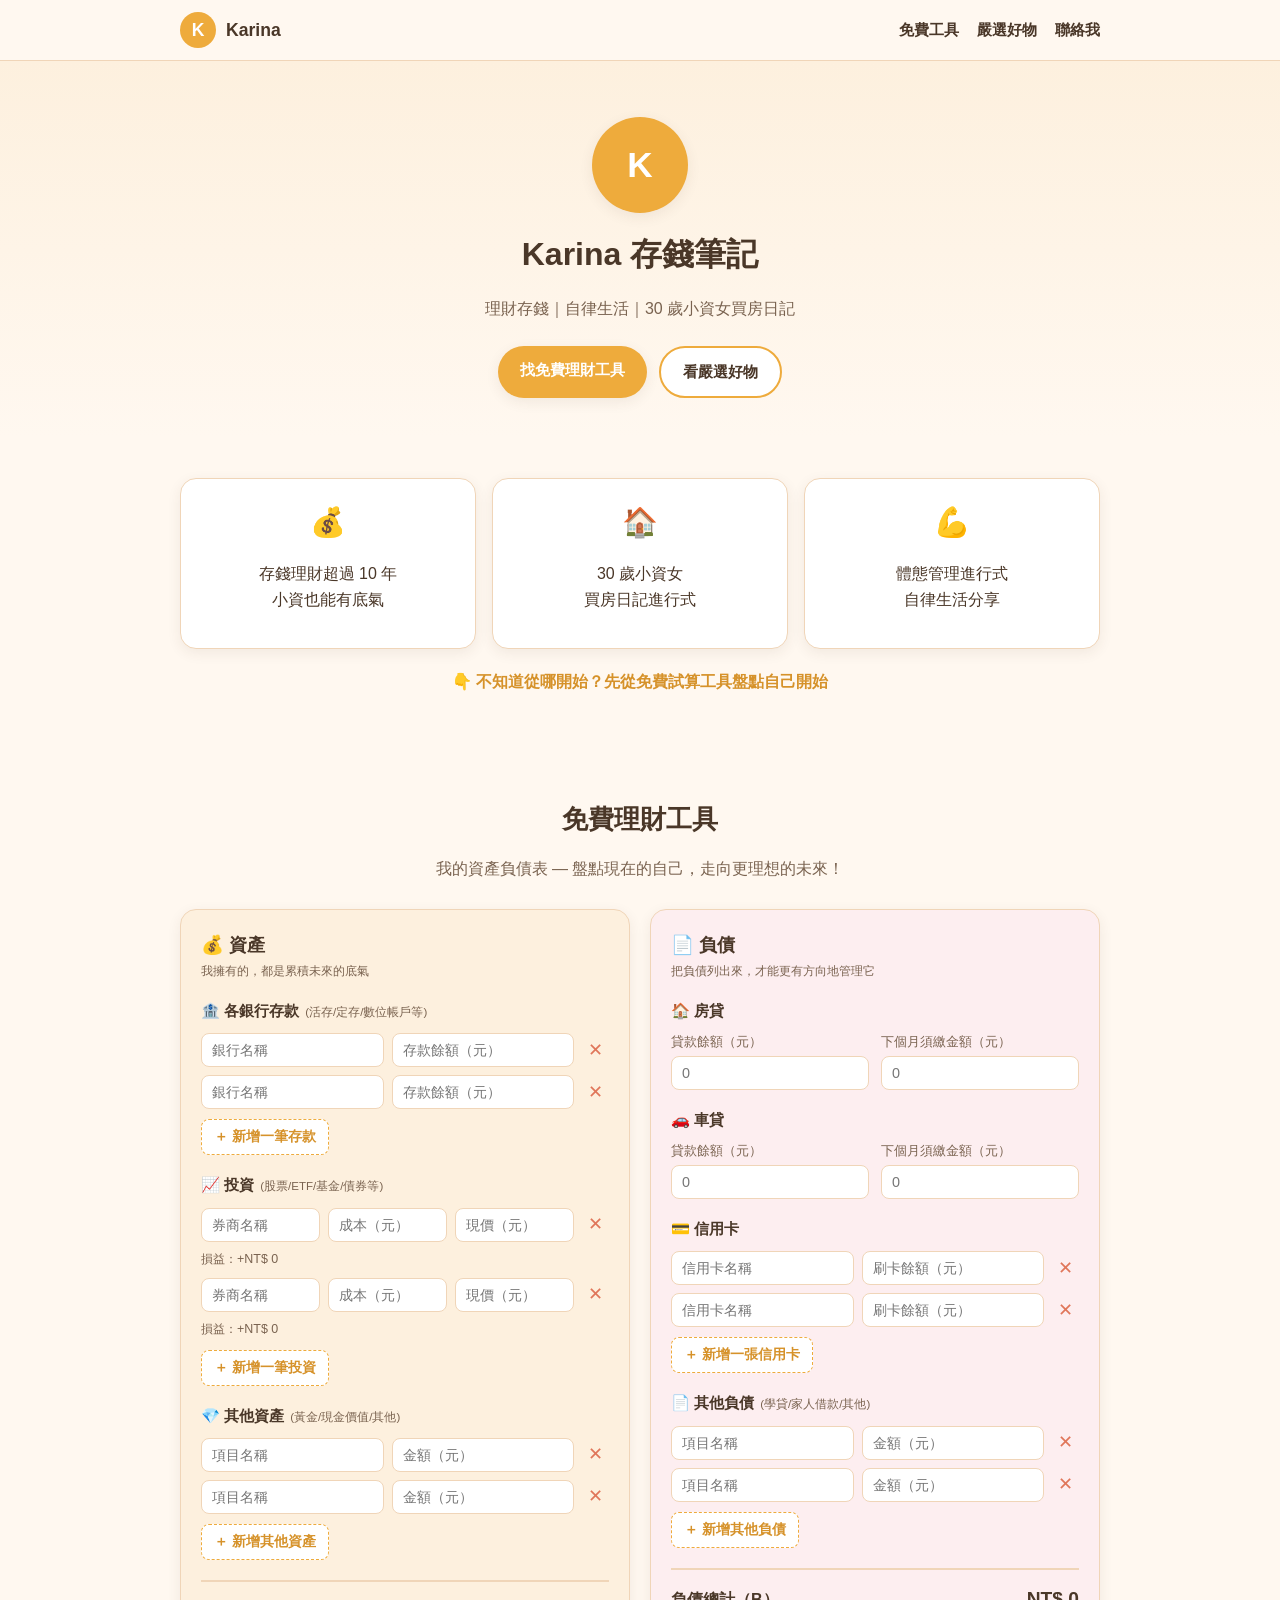
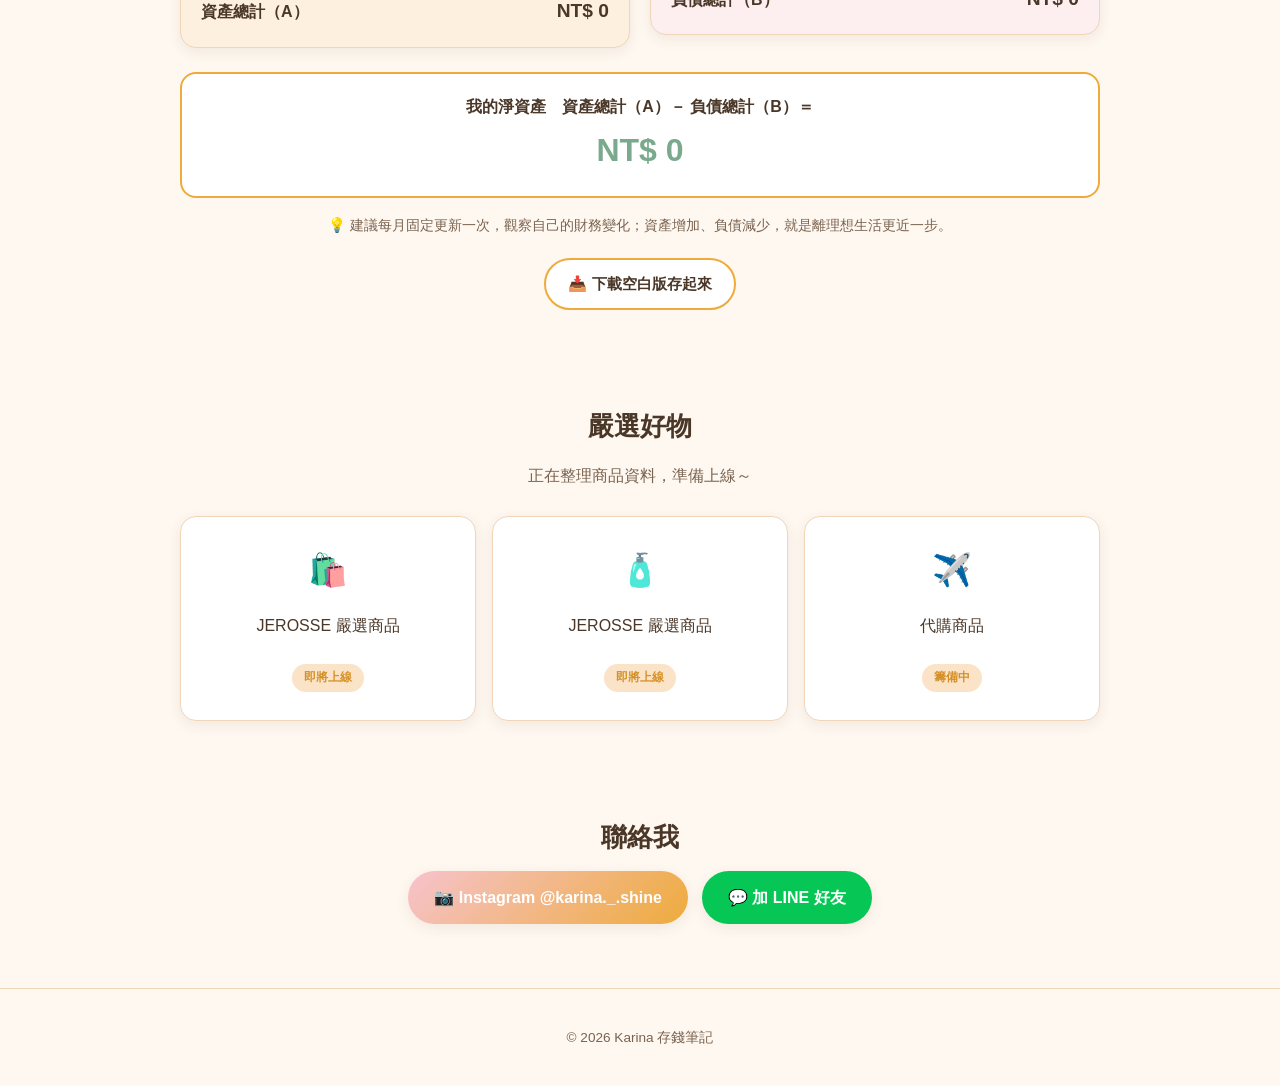
==== index.html @ d78dfa02 "Rename placeholder product brand to JEROSSE Co-Authored-By: Claude Sonnet 5 <noreply@anthropic.com>" ====
<!DOCTYPE html>
<html lang="zh-Hant">
<head>
<meta charset="UTF-8">
<meta name="viewport" content="width=device-width, initial-scale=1.0">
<title>Karina｜理財存錢筆記</title>
<meta name="description" content="Karina｜理財存錢｜自律生活 — 免費理財試算工具、存錢筆記、嚴選好物">
<link rel="stylesheet" href="styles.css">
</head>
<body>

<header class="site-header">
  <div class="header-inner">
    <a href="#home" class="brand">
      <span class="avatar">K</span>
      <span class="brand-name">Karina</span>
    </a>
    <nav class="nav">
      <a href="#tools">免費工具</a>
      <a href="#shop">嚴選好物</a>
      <a href="#connect">聯絡我</a>
    </nav>
  </div>
</header>

<main>

  <section id="home" class="hero">
    <span class="avatar avatar-lg">K</span>
    <h1>Karina 存錢筆記</h1>
    <p class="tagline">理財存錢｜自律生活｜30 歲小資女買房日記</p>
    <div class="hero-ctas">
      <a href="#tools" class="btn btn-primary">找免費理財工具</a>
      <a href="#shop" class="btn btn-outline">看嚴選好物</a>
    </div>
  </section>

  <section id="about" class="about">
    <div class="about-grid">
      <div class="about-card">
        <span class="about-icon">💰</span>
        <p>存錢理財超過 10 年<br>小資也能有底氣</p>
      </div>
      <div class="about-card">
        <span class="about-icon">🏠</span>
        <p>30 歲小資女<br>買房日記進行式</p>
      </div>
      <div class="about-card">
        <span class="about-icon">💪</span>
        <p>體態管理進行式<br>自律生活分享</p>
      </div>
    </div>
    <p class="about-cta">👇 不知道從哪開始？先從免費試算工具盤點自己開始</p>
  </section>

  <section id="tools" class="tools">
    <h2>免費理財工具</h2>
    <p class="section-sub">我的資產負債表 — 盤點現在的自己，走向更理想的未來！</p>

    <div class="worksheet" id="worksheet">

      <div class="worksheet-col">
        <div class="worksheet-card assets-card">
          <h3>💰 資產 <span class="hint">我擁有的，都是累積未來的底氣</span></h3>

          <div class="field-group" data-group="bank">
            <h4>🏦 各銀行存款 <span class="hint">(活存/定存/數位帳戶等)</span></h4>
            <div class="rows" data-rows="bank"></div>
            <button type="button" class="add-row" data-add="bank">＋ 新增一筆存款</button>
          </div>

          <div class="field-group" data-group="invest">
            <h4>📈 投資 <span class="hint">(股票/ETF/基金/債券等)</span></h4>
            <div class="rows rows-invest" data-rows="invest"></div>
            <button type="button" class="add-row" data-add="invest">＋ 新增一筆投資</button>
          </div>

          <div class="field-group" data-group="other-asset">
            <h4>💎 其他資產 <span class="hint">(黃金/現金價值/其他)</span></h4>
            <div class="rows" data-rows="other-asset"></div>
            <button type="button" class="add-row" data-add="other-asset">＋ 新增其他資產</button>
          </div>

          <div class="total-row">
            <span>資產總計（A）</span>
            <strong id="total-assets">NT$ 0</strong>
          </div>
        </div>
      </div>

      <div class="worksheet-col">
        <div class="worksheet-card liabilities-card">
          <h3>📄 負債 <span class="hint">把負債列出來，才能更有方向地管理它</span></h3>

          <div class="field-group">
            <h4>🏠 房貸</h4>
            <div class="loan-row">
              <label>貸款餘額（元）<input type="number" inputmode="numeric" min="0" id="home-loan-balance" placeholder="0"></label>
              <label>下個月須繳金額（元）<input type="number" inputmode="numeric" min="0" id="home-loan-payment" placeholder="0"></label>
            </div>
          </div>

          <div class="field-group">
            <h4>🚗 車貸</h4>
            <div class="loan-row">
              <label>貸款餘額（元）<input type="number" inputmode="numeric" min="0" id="car-loan-balance" placeholder="0"></label>
              <label>下個月須繳金額（元）<input type="number" inputmode="numeric" min="0" id="car-loan-payment" placeholder="0"></label>
            </div>
          </div>

          <div class="field-group" data-group="card">
            <h4>💳 信用卡</h4>
            <div class="rows" data-rows="card"></div>
            <button type="button" class="add-row" data-add="card">＋ 新增一張信用卡</button>
          </div>

          <div class="field-group" data-group="other-debt">
            <h4>📄 其他負債 <span class="hint">(學貸/家人借款/其他)</span></h4>
            <div class="rows" data-rows="other-debt"></div>
            <button type="button" class="add-row" data-add="other-debt">＋ 新增其他負債</button>
          </div>

          <div class="total-row">
            <span>負債總計（B）</span>
            <strong id="total-liabilities">NT$ 0</strong>
          </div>
        </div>
      </div>
    </div>

    <div class="networth-result">
      <span>我的淨資產　資產總計（A）－ 負債總計（B）＝</span>
      <strong id="net-worth">NT$ 0</strong>
    </div>
    <p class="reminder">💡 建議每月固定更新一次，觀察自己的財務變化；資產增加、負債減少，就是離理想生活更近一步。</p>

    <div class="tool-actions">
      <a href="assets/networth-worksheet.png" download class="btn btn-outline">📥 下載空白版存起來</a>
    </div>
  </section>

  <section id="shop" class="shop">
    <h2>嚴選好物</h2>
    <p class="section-sub">正在整理商品資料，準備上線～</p>
    <div class="shop-grid">
      <div class="shop-card placeholder">
        <span class="shop-icon">🛍️</span>
        <p>JEROSSE 嚴選商品</p>
        <span class="badge">即將上線</span>
      </div>
      <div class="shop-card placeholder">
        <span class="shop-icon">🧴</span>
        <p>JEROSSE 嚴選商品</p>
        <span class="badge">即將上線</span>
      </div>
      <div class="shop-card placeholder">
        <span class="shop-icon">✈️</span>
        <p>代購商品</p>
        <span class="badge">籌備中</span>
      </div>
    </div>
    <!--
      Ecwid 購物車掛載點（尚未申請 Ecwid 帳號，先保留位置）：
      1. 到 https://www.ecwid.com/ 申請帳號，取得 Store ID
      2. 在下面加入：
         <div id="my-store-STORE_ID"></div>
         <script data-cfasync="false" type="text/javascript"
           src="https://app.ecwid.com/script.js?STORE_ID&data_platform=code"></script>
      3. 把上面三張佔位卡片換成實際商品
    -->
  </section>

  <section id="connect" class="connect">
    <h2>聯絡我</h2>
    <div class="connect-links">
      <a href="https://www.instagram.com/karina._.shine" target="_blank" rel="noopener" class="connect-btn ig">
        📷 Instagram @karina._.shine
      </a>
      <a href="https://line.me/ti/p/~a0956511676" target="_blank" rel="noopener" class="connect-btn line">
        💬 加 LINE 好友
      </a>
    </div>
  </section>

</main>

<footer class="site-footer">
  <p>© <span id="year"></span> Karina 存錢筆記</p>
</footer>

<script src="script.js"></script>
</body>
</html>
---- styles.css ----
:root {
  --cream: #fff8f0;
  --peach: #fbe3c7;
  --peach-light: #fdf0de;
  --pink: #f6c3cd;
  --mustard: #eeab3c;
  --mustard-dark: #d6922a;
  --sage: #7aa98d;
  --warm-red: #e0765a;
  --brown: #4a3728;
  --brown-soft: #7a6350;
  --card-border: #f0d5b8;
  --radius: 16px;
  --shadow: 0 4px 14px rgba(74, 55, 40, 0.08);
}

* { box-sizing: border-box; }

body {
  margin: 0;
  background: var(--cream);
  color: var(--brown);
  font-family: "PingFang TC", "Microsoft JhengHei", "Heiti TC", "Noto Sans TC", sans-serif;
  line-height: 1.6;
}

a { color: inherit; text-decoration: none; }

h1, h2, h3, h4 { margin: 0 0 0.5em; }

img { max-width: 100%; display: block; }

/* Header */
.site-header {
  position: sticky;
  top: 0;
  z-index: 10;
  background: rgba(255, 248, 240, 0.92);
  backdrop-filter: blur(6px);
  border-bottom: 1px solid var(--card-border);
}

.header-inner {
  max-width: 960px;
  margin: 0 auto;
  padding: 12px 20px;
  display: flex;
  align-items: center;
  justify-content: space-between;
}

.brand {
  display: flex;
  align-items: center;
  gap: 10px;
  font-weight: 700;
  font-size: 1.1rem;
}

.avatar {
  display: inline-flex;
  align-items: center;
  justify-content: center;
  width: 36px;
  height: 36px;
  border-radius: 50%;
  background: var(--mustard);
  color: #fff;
  font-weight: 700;
}

.avatar-lg {
  width: 96px;
  height: 96px;
  font-size: 2.2rem;
  margin: 0 auto 16px;
  box-shadow: var(--shadow);
}

.nav {
  display: flex;
  gap: 18px;
  font-weight: 600;
  font-size: 0.95rem;
}

.nav a:hover { color: var(--mustard-dark); }

/* Hero */
.hero {
  text-align: center;
  padding: 56px 20px 40px;
  background: linear-gradient(180deg, var(--peach-light), var(--cream));
}

.hero h1 {
  font-size: 2rem;
  margin-bottom: 6px;
}

.tagline {
  color: var(--brown-soft);
  margin-bottom: 24px;
}

.hero-ctas {
  display: flex;
  gap: 12px;
  justify-content: center;
  flex-wrap: wrap;
}

.btn {
  display: inline-block;
  padding: 12px 22px;
  border-radius: 999px;
  font-weight: 700;
  font-size: 0.95rem;
  transition: transform 0.15s ease, box-shadow 0.15s ease;
}

.btn:hover { transform: translateY(-2px); }

.btn-primary {
  background: var(--mustard);
  color: #fff;
  box-shadow: var(--shadow);
}

.btn-outline {
  background: #fff;
  color: var(--brown);
  border: 2px solid var(--mustard);
}

/* About */
.about {
  max-width: 960px;
  margin: 0 auto;
  padding: 40px 20px;
  text-align: center;
}

.about-grid {
  display: grid;
  grid-template-columns: repeat(3, 1fr);
  gap: 16px;
  margin-bottom: 20px;
}

.about-card {
  background: #fff;
  border: 1px solid var(--card-border);
  border-radius: var(--radius);
  padding: 20px 14px;
  box-shadow: var(--shadow);
}

.about-icon { font-size: 1.8rem; display: block; margin-bottom: 8px; }

.about-cta {
  font-weight: 700;
  color: var(--mustard-dark);
}

/* Section shared */
section h2 {
  text-align: center;
  font-size: 1.6rem;
}

.section-sub {
  text-align: center;
  color: var(--brown-soft);
  margin-bottom: 28px;
}

/* Tools / worksheet */
.tools {
  max-width: 960px;
  margin: 0 auto;
  padding: 48px 20px;
}

.worksheet {
  display: grid;
  grid-template-columns: 1fr;
  gap: 20px;
}

@media (min-width: 760px) {
  .worksheet { grid-template-columns: 1fr 1fr; }
}

.worksheet-card {
  border-radius: var(--radius);
  padding: 20px;
  box-shadow: var(--shadow);
  border: 1px solid var(--card-border);
}

.assets-card { background: var(--peach-light); }
.liabilities-card { background: #fdeef0; }

.worksheet-card h3 {
  font-size: 1.15rem;
  display: flex;
  flex-direction: column;
  gap: 2px;
}

.worksheet-card h3 .hint {
  font-size: 0.75rem;
  font-weight: 400;
  color: var(--brown-soft);
}

.field-group { margin: 18px 0; }

.field-group h4 {
  font-size: 0.95rem;
  display: flex;
  align-items: baseline;
  gap: 6px;
  flex-wrap: wrap;
}

.field-group h4 .hint {
  font-size: 0.72rem;
  font-weight: 400;
  color: var(--brown-soft);
}

.rows { display: flex; flex-direction: column; gap: 8px; margin: 10px 0; }

.row {
  display: grid;
  grid-template-columns: 1fr 1fr auto;
  gap: 8px;
}

.rows-invest .row { grid-template-columns: 1fr 1fr 1fr auto; }

.row input {
  width: 100%;
  padding: 8px 10px;
  border-radius: 8px;
  border: 1px solid var(--card-border);
  font-size: 0.9rem;
  font-family: inherit;
}

.row .remove-row {
  border: none;
  background: transparent;
  color: var(--warm-red);
  font-size: 1.1rem;
  cursor: pointer;
  padding: 0 6px;
}

.row .gain {
  grid-column: 1 / -1;
  font-size: 0.78rem;
  color: var(--brown-soft);
}

.add-row {
  border: 1px dashed var(--mustard);
  background: #fff;
  color: var(--mustard-dark);
  border-radius: 8px;
  padding: 8px 12px;
  font-size: 0.85rem;
  font-weight: 700;
  cursor: pointer;
}

.add-row:hover { background: var(--peach); }

.loan-row {
  display: flex;
  flex-wrap: wrap;
  gap: 12px;
}

.loan-row label {
  flex: 1 1 160px;
  font-size: 0.82rem;
  color: var(--brown-soft);
}

.loan-row input {
  display: block;
  margin-top: 4px;
  width: 100%;
  padding: 8px 10px;
  border-radius: 8px;
  border: 1px solid var(--card-border);
  font-size: 0.9rem;
  font-family: inherit;
}

.total-row {
  display: flex;
  justify-content: space-between;
  align-items: baseline;
  border-top: 2px solid var(--card-border);
  margin-top: 20px;
  padding-top: 14px;
  font-weight: 700;
}

.total-row strong { font-size: 1.2rem; }

.networth-result {
  text-align: center;
  background: #fff;
  border: 2px solid var(--mustard);
  border-radius: var(--radius);
  padding: 20px;
  margin-top: 24px;
  font-weight: 700;
}

.networth-result strong {
  display: block;
  font-size: 2rem;
  margin-top: 6px;
  color: var(--sage);
}

.networth-result strong.negative { color: var(--warm-red); }

.reminder {
  text-align: center;
  color: var(--brown-soft);
  font-size: 0.9rem;
  margin-top: 16px;
}

.tool-actions {
  text-align: center;
  margin-top: 20px;
}

/* Shop */
.shop {
  max-width: 960px;
  margin: 0 auto;
  padding: 48px 20px;
}

.shop-grid {
  display: grid;
  grid-template-columns: repeat(auto-fit, minmax(180px, 1fr));
  gap: 16px;
}

.shop-card {
  background: #fff;
  border: 1px solid var(--card-border);
  border-radius: var(--radius);
  padding: 28px 16px;
  text-align: center;
  box-shadow: var(--shadow);
}

.shop-icon { font-size: 2rem; display: block; margin-bottom: 10px; }

.badge {
  display: inline-block;
  margin-top: 10px;
  background: var(--peach);
  color: var(--mustard-dark);
  border-radius: 999px;
  padding: 4px 12px;
  font-size: 0.78rem;
  font-weight: 700;
}

/* Connect */
.connect {
  max-width: 960px;
  margin: 0 auto;
  padding: 48px 20px 64px;
  text-align: center;
}

.connect-links {
  display: flex;
  gap: 14px;
  justify-content: center;
  flex-wrap: wrap;
}

.connect-btn {
  padding: 14px 26px;
  border-radius: 999px;
  font-weight: 700;
  box-shadow: var(--shadow);
}

.connect-btn.ig { background: linear-gradient(135deg, #f6c3cd, var(--mustard)); color: #fff; }
.connect-btn.line { background: #06c755; color: #fff; }

/* Footer */
.site-footer {
  text-align: center;
  padding: 24px;
  color: var(--brown-soft);
  font-size: 0.85rem;
  border-top: 1px solid var(--card-border);
}

@media (max-width: 600px) {
  .about-grid { grid-template-columns: 1fr; }
  .row { grid-template-columns: 1fr 1fr; }
  .row .remove-row { justify-self: end; }
  .rows-invest .row { grid-template-columns: 1fr 1fr; }
}
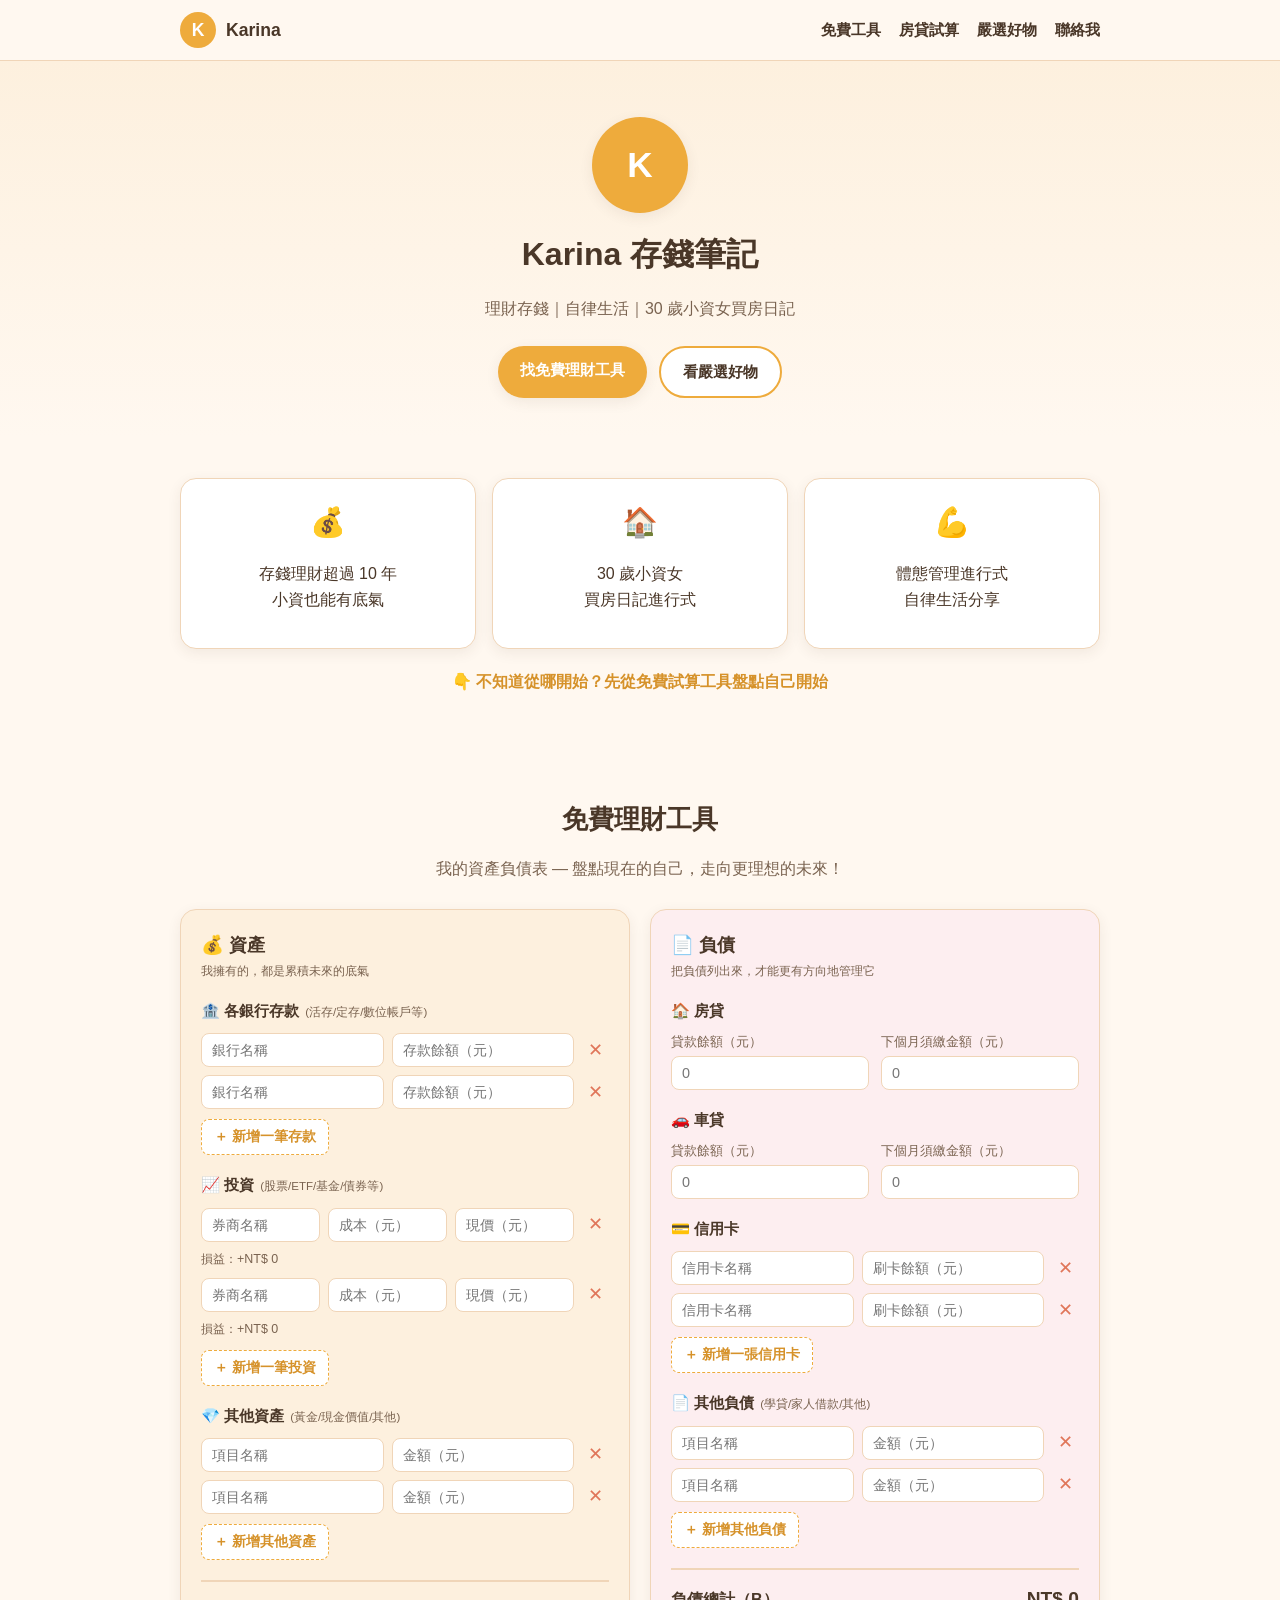
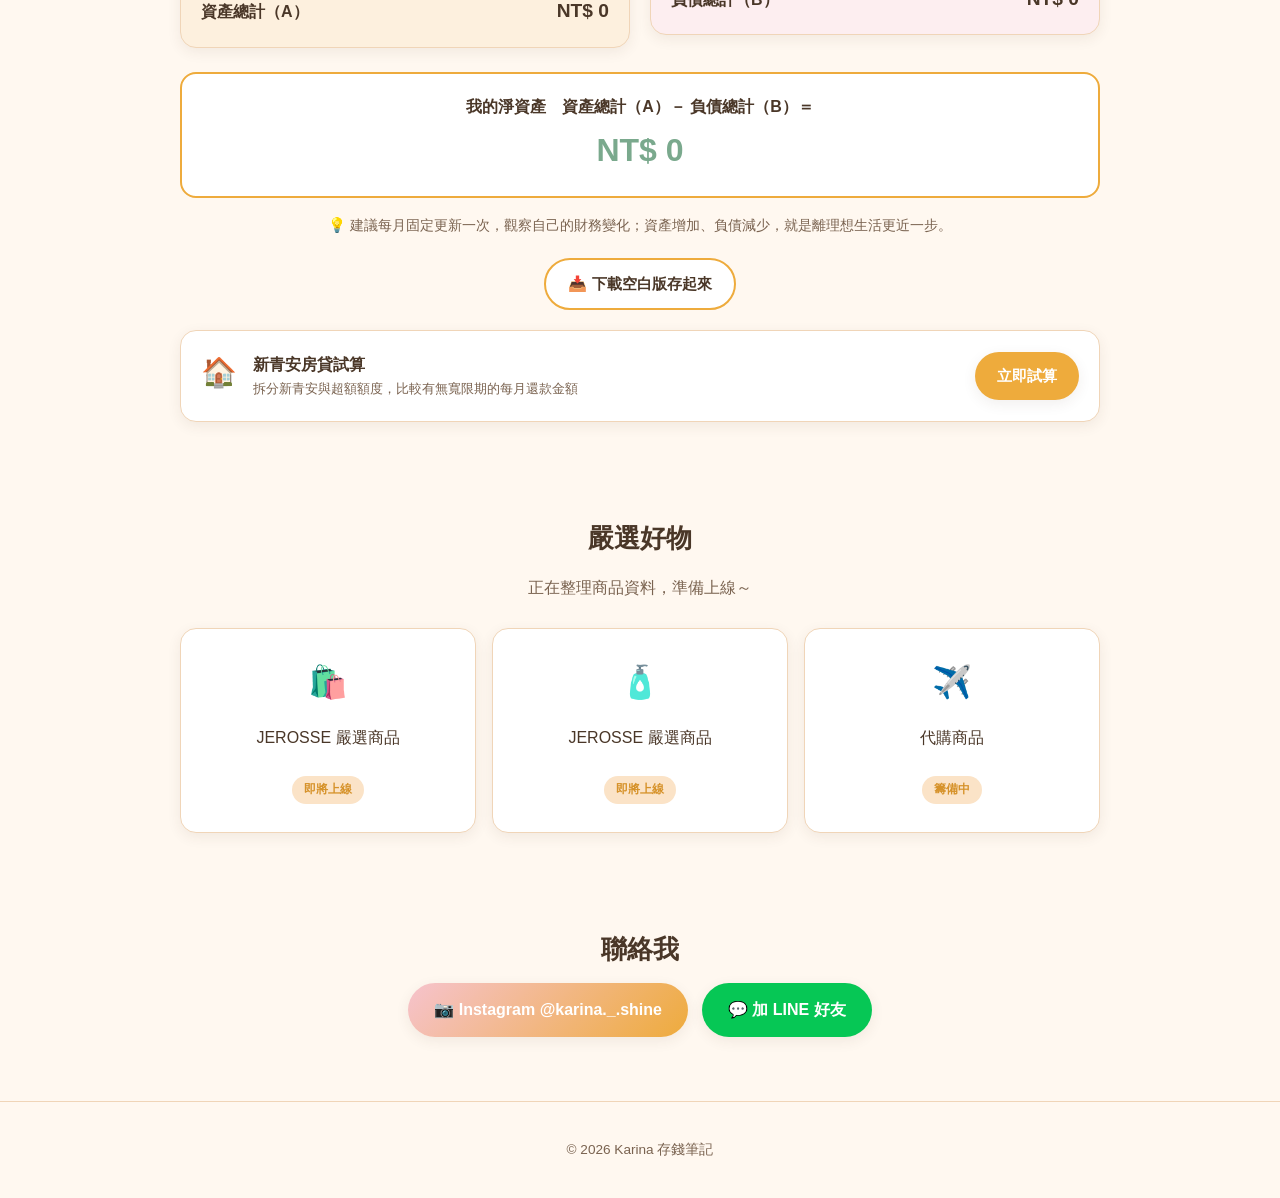
==== commit f67663e5: "Add new-青安房貸試算 loan calculator page Splits a total loan amount into 新青安 and excess portions, compare" ====
--- a/index.html
+++ b/index.html
@@ -17,6 +17,7 @@
     </a>
     <nav class="nav">
       <a href="#tools">免費工具</a>
+      <a href="loan-calculator.html">房貸試算</a>
       <a href="#shop">嚴選好物</a>
       <a href="#connect">聯絡我</a>
     </nav>
@@ -136,6 +137,15 @@
 
     <div class="tool-actions">
       <a href="assets/networth-worksheet.png" download class="btn btn-outline">📥 下載空白版存起來</a>
+    </div>
+
+    <div class="more-tool-card">
+      <span class="about-icon">🏠</span>
+      <div>
+        <h3>新青安房貸試算</h3>
+        <p class="hint">拆分新青安與超額額度，比較有無寬限期的每月還款金額</p>
+      </div>
+      <a href="loan-calculator.html" class="btn btn-primary">立即試算</a>
     </div>
   </section>
 
@@ -176,7 +186,7 @@
       <a href="https://www.instagram.com/karina._.shine" target="_blank" rel="noopener" class="connect-btn ig">
         📷 Instagram @karina._.shine
       </a>
-      <a href="https://line.me/ti/p/~a0956511676" target="_blank" rel="noopener" class="connect-btn line">
+      <a href="https://line.me/ti/p/~yui501023" target="_blank" rel="noopener" class="connect-btn line">
         💬 加 LINE 好友
       </a>
     </div>
--- a/styles.css
+++ b/styles.css
@@ -344,6 +344,24 @@
   margin-top: 20px;
 }
 
+.more-tool-card {
+  display: flex;
+  align-items: center;
+  gap: 16px;
+  flex-wrap: wrap;
+  justify-content: space-between;
+  background: #fff;
+  border: 1px solid var(--card-border);
+  border-radius: var(--radius);
+  box-shadow: var(--shadow);
+  padding: 18px 20px;
+  margin-top: 20px;
+}
+
+.more-tool-card h3 { margin: 0 0 2px; font-size: 1rem; }
+.more-tool-card .hint { margin: 0; font-size: 0.8rem; color: var(--brown-soft); }
+.more-tool-card > div { flex: 1 1 240px; }
+
 /* Shop */
 .shop {
   max-width: 960px;
@@ -419,3 +437,253 @@
   .row .remove-row { justify-self: end; }
   .rows-invest .row { grid-template-columns: 1fr 1fr; }
 }
+
+/* Loan calculator page */
+.calc-page {
+  max-width: 900px;
+  margin: 0 auto;
+  padding: 32px 20px 64px;
+}
+
+.back-link {
+  display: inline-block;
+  margin-bottom: 12px;
+  color: var(--mustard-dark);
+  font-weight: 700;
+  font-size: 0.9rem;
+}
+
+.calc-page h1 {
+  font-size: 1.7rem;
+  margin-bottom: 4px;
+}
+
+.calc-card {
+  background: #fff;
+  border: 1px solid var(--card-border);
+  border-radius: var(--radius);
+  padding: 20px;
+  box-shadow: var(--shadow);
+  margin-bottom: 20px;
+}
+
+.calc-layout {
+  display: grid;
+  grid-template-columns: 1fr;
+  gap: 20px;
+  margin-top: 24px;
+}
+
+@media (min-width: 760px) {
+  .calc-layout { grid-template-columns: 1.4fr 1fr; align-items: start; }
+}
+
+.field {
+  display: block;
+  margin-bottom: 14px;
+  font-size: 0.88rem;
+  font-weight: 600;
+}
+
+.field .hint {
+  display: block;
+  font-size: 0.72rem;
+  font-weight: 400;
+  color: var(--brown-soft);
+  margin-top: 2px;
+}
+
+.field input, .field select {
+  display: block;
+  width: 100%;
+  margin-top: 6px;
+  padding: 9px 10px;
+  border-radius: 8px;
+  border: 1px solid var(--card-border);
+  font-size: 0.92rem;
+  font-family: inherit;
+}
+
+.field-checkbox {
+  display: flex;
+  align-items: center;
+  gap: 8px;
+  font-size: 0.85rem;
+  font-weight: 600;
+  margin-bottom: 12px;
+}
+
+.advanced-fields {
+  border-top: 1px dashed var(--card-border);
+  padding-top: 12px;
+  margin-top: 4px;
+}
+
+.calc-error {
+  background: #fdeef0;
+  color: var(--warm-red);
+  border: 1px solid var(--warm-red);
+  border-radius: 8px;
+  padding: 10px 12px;
+  font-size: 0.85rem;
+  font-weight: 700;
+}
+
+.calc-summary-card h2 { font-size: 1.05rem; }
+
+.summary-row {
+  display: flex;
+  justify-content: space-between;
+  padding: 10px 0;
+  border-bottom: 1px dashed var(--card-border);
+}
+
+.summary-row strong { color: var(--mustard-dark); }
+
+.compare-grid {
+  display: grid;
+  grid-template-columns: 1fr;
+  gap: 20px;
+}
+
+@media (min-width: 760px) {
+  .compare-grid { grid-template-columns: 1fr 1fr; }
+}
+
+.compare-card h2 { font-size: 1.1rem; }
+
+.compare-card.highlight {
+  border-color: var(--mustard);
+  background: var(--peach-light);
+}
+
+.compare-line {
+  display: flex;
+  justify-content: space-between;
+  align-items: baseline;
+  padding: 6px 0;
+  font-size: 0.92rem;
+}
+
+.compare-line strong { font-size: 1.05rem; }
+
+.compare-line.total {
+  border-top: 2px solid var(--card-border);
+  margin-top: 6px;
+  padding-top: 8px;
+  font-weight: 700;
+}
+
+.compare-breakdown {
+  font-size: 0.75rem;
+  color: var(--brown-soft);
+  margin: -4px 0 6px;
+}
+
+.diff-note {
+  text-align: center;
+  font-weight: 700;
+  color: var(--mustard-dark);
+  margin: -4px 0 20px;
+}
+
+.chart-wrap { margin-top: 10px; }
+
+.chart-svg {
+  width: 100%;
+  height: auto;
+}
+
+.chart-axis { stroke: var(--card-border); stroke-width: 2; }
+
+.chart-line { fill: none; stroke-width: 3; }
+.chart-line.ng { stroke: var(--brown-soft); stroke-dasharray: 6 4; }
+.chart-line.g { stroke: var(--mustard); }
+
+.chart-label { font-size: 11px; fill: var(--brown-soft); }
+
+.chart-legend {
+  display: flex;
+  gap: 16px;
+  justify-content: center;
+  margin-top: 8px;
+  font-size: 0.8rem;
+}
+
+.legend-item { display: flex; align-items: center; gap: 6px; }
+
+.legend-swatch {
+  display: inline-block;
+  width: 18px;
+  height: 3px;
+}
+
+.legend-swatch.ng { background: var(--brown-soft); }
+.legend-swatch.g { background: var(--mustard); }
+
+.schedule-header {
+  display: flex;
+  flex-wrap: wrap;
+  align-items: center;
+  justify-content: space-between;
+  gap: 12px;
+  margin-bottom: 12px;
+}
+
+.toggle-group { display: flex; gap: 10px; flex-wrap: wrap; }
+
+.toggle-set {
+  display: flex;
+  border: 1px solid var(--card-border);
+  border-radius: 999px;
+  overflow: hidden;
+}
+
+.toggle-btn {
+  border: none;
+  background: #fff;
+  color: var(--brown-soft);
+  padding: 6px 14px;
+  font-size: 0.8rem;
+  font-weight: 700;
+  cursor: pointer;
+}
+
+.toggle-btn.active { background: var(--mustard); color: #fff; }
+
+.schedule-table-wrap {
+  margin-top: 14px;
+  max-height: 360px;
+  overflow: auto;
+  border: 1px solid var(--card-border);
+  border-radius: 10px;
+}
+
+.schedule-table {
+  width: 100%;
+  border-collapse: collapse;
+  font-size: 0.85rem;
+}
+
+.schedule-table th, .schedule-table td {
+  padding: 8px 12px;
+  text-align: right;
+  border-bottom: 1px solid var(--card-border);
+}
+
+.schedule-table th:first-child, .schedule-table td:first-child { text-align: left; }
+
+.schedule-table thead th {
+  background: var(--peach-light);
+  position: sticky;
+  top: 0;
+}
+
+.disclaimer {
+  font-size: 0.75rem;
+  color: var(--brown-soft);
+  border-top: 1px solid var(--card-border);
+  padding-top: 16px;
+  margin-top: 24px;
+  line-height: 1.7;
+}
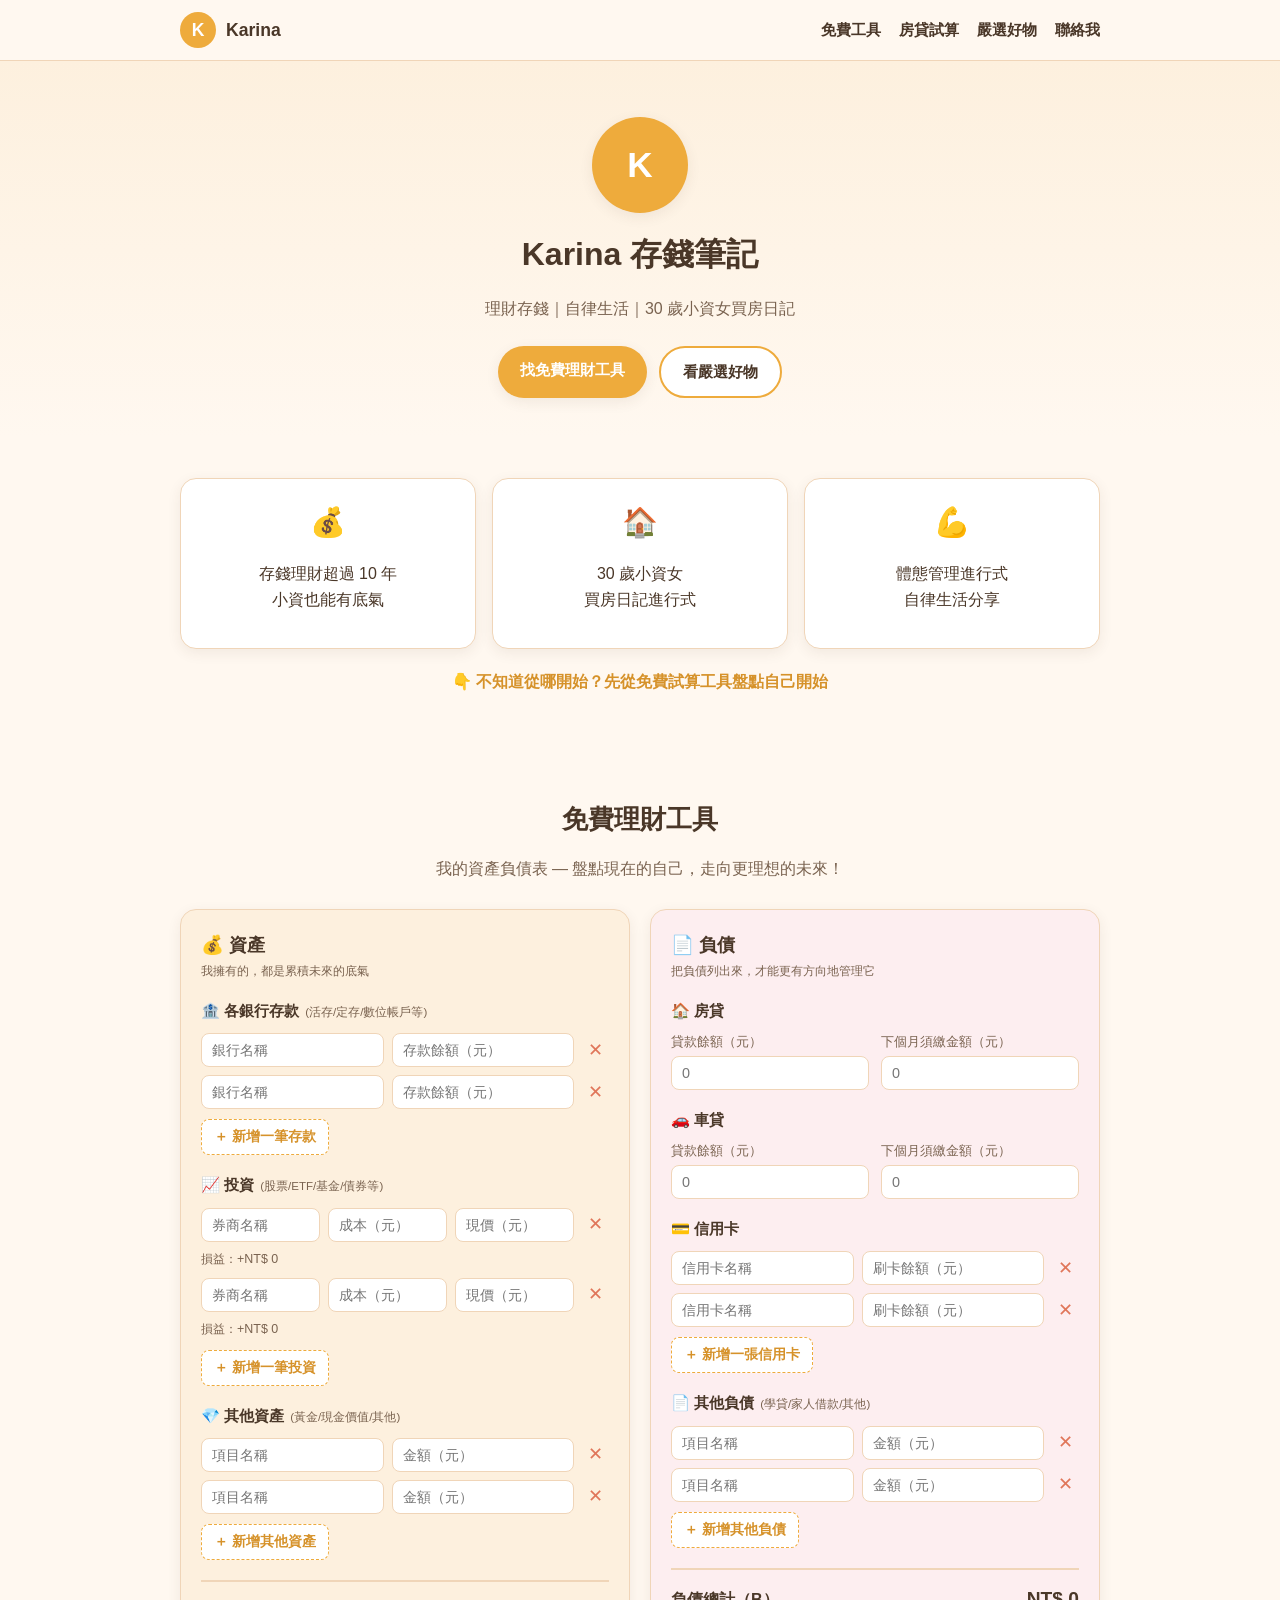
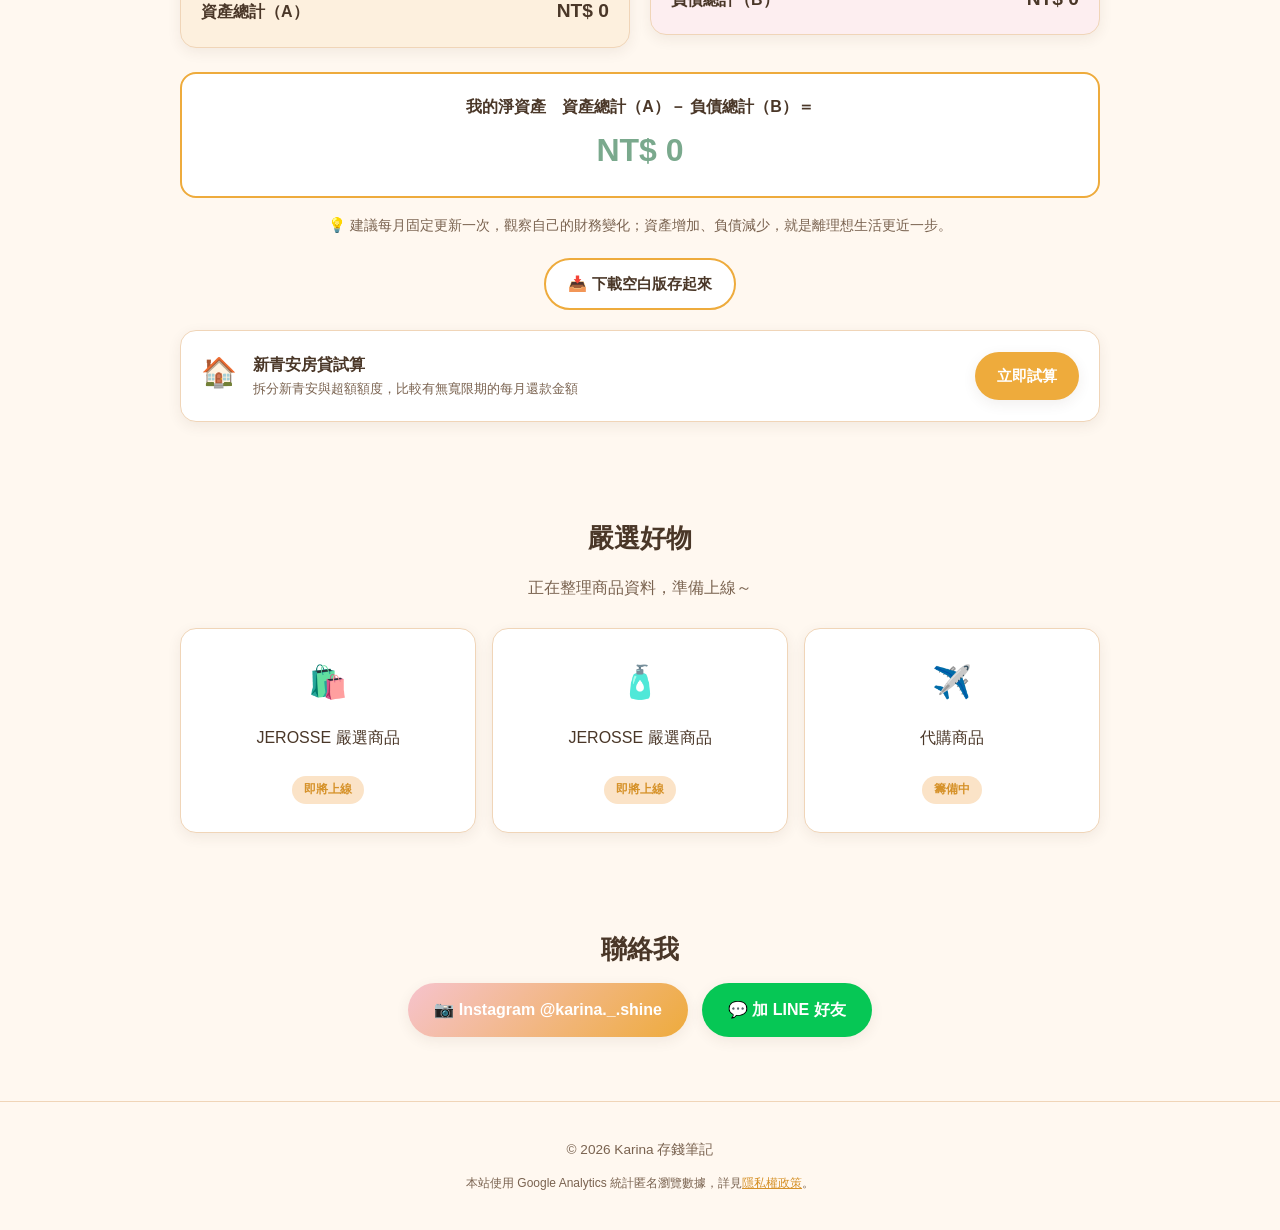
==== commit 3d78cb0b: "Add GA4 analytics module with calculator_used / detail_expand events Tracking snippet and event help" ====
--- a/index.html
+++ b/index.html
@@ -5,7 +5,8 @@
 <meta name="viewport" content="width=device-width, initial-scale=1.0">
 <title>Karina｜理財存錢筆記</title>
 <meta name="description" content="Karina｜理財存錢｜自律生活 — 免費理財試算工具、存錢筆記、嚴選好物">
-<link rel="stylesheet" href="styles.css">
+<link rel="stylesheet" href="styles.css?v=2">
+<script src="analytics.js"></script>
 </head>
 <body>
 
@@ -196,6 +197,7 @@
 
 <footer class="site-footer">
   <p>© <span id="year"></span> Karina 存錢筆記</p>
+  <p class="analytics-note">本站使用 Google Analytics 統計匿名瀏覽數據，詳見<a href="privacy.html">隱私權政策</a>。</p>
 </footer>
 
 <script src="script.js"></script>
--- a/styles.css
+++ b/styles.css
@@ -431,6 +431,16 @@
   border-top: 1px solid var(--card-border);
 }
 
+.analytics-note {
+  font-size: 0.75rem;
+  margin-top: 4px;
+}
+
+.analytics-note a {
+  color: var(--mustard-dark);
+  text-decoration: underline;
+}
+
 @media (max-width: 600px) {
   .about-grid { grid-template-columns: 1fr; }
   .row { grid-template-columns: 1fr 1fr; }
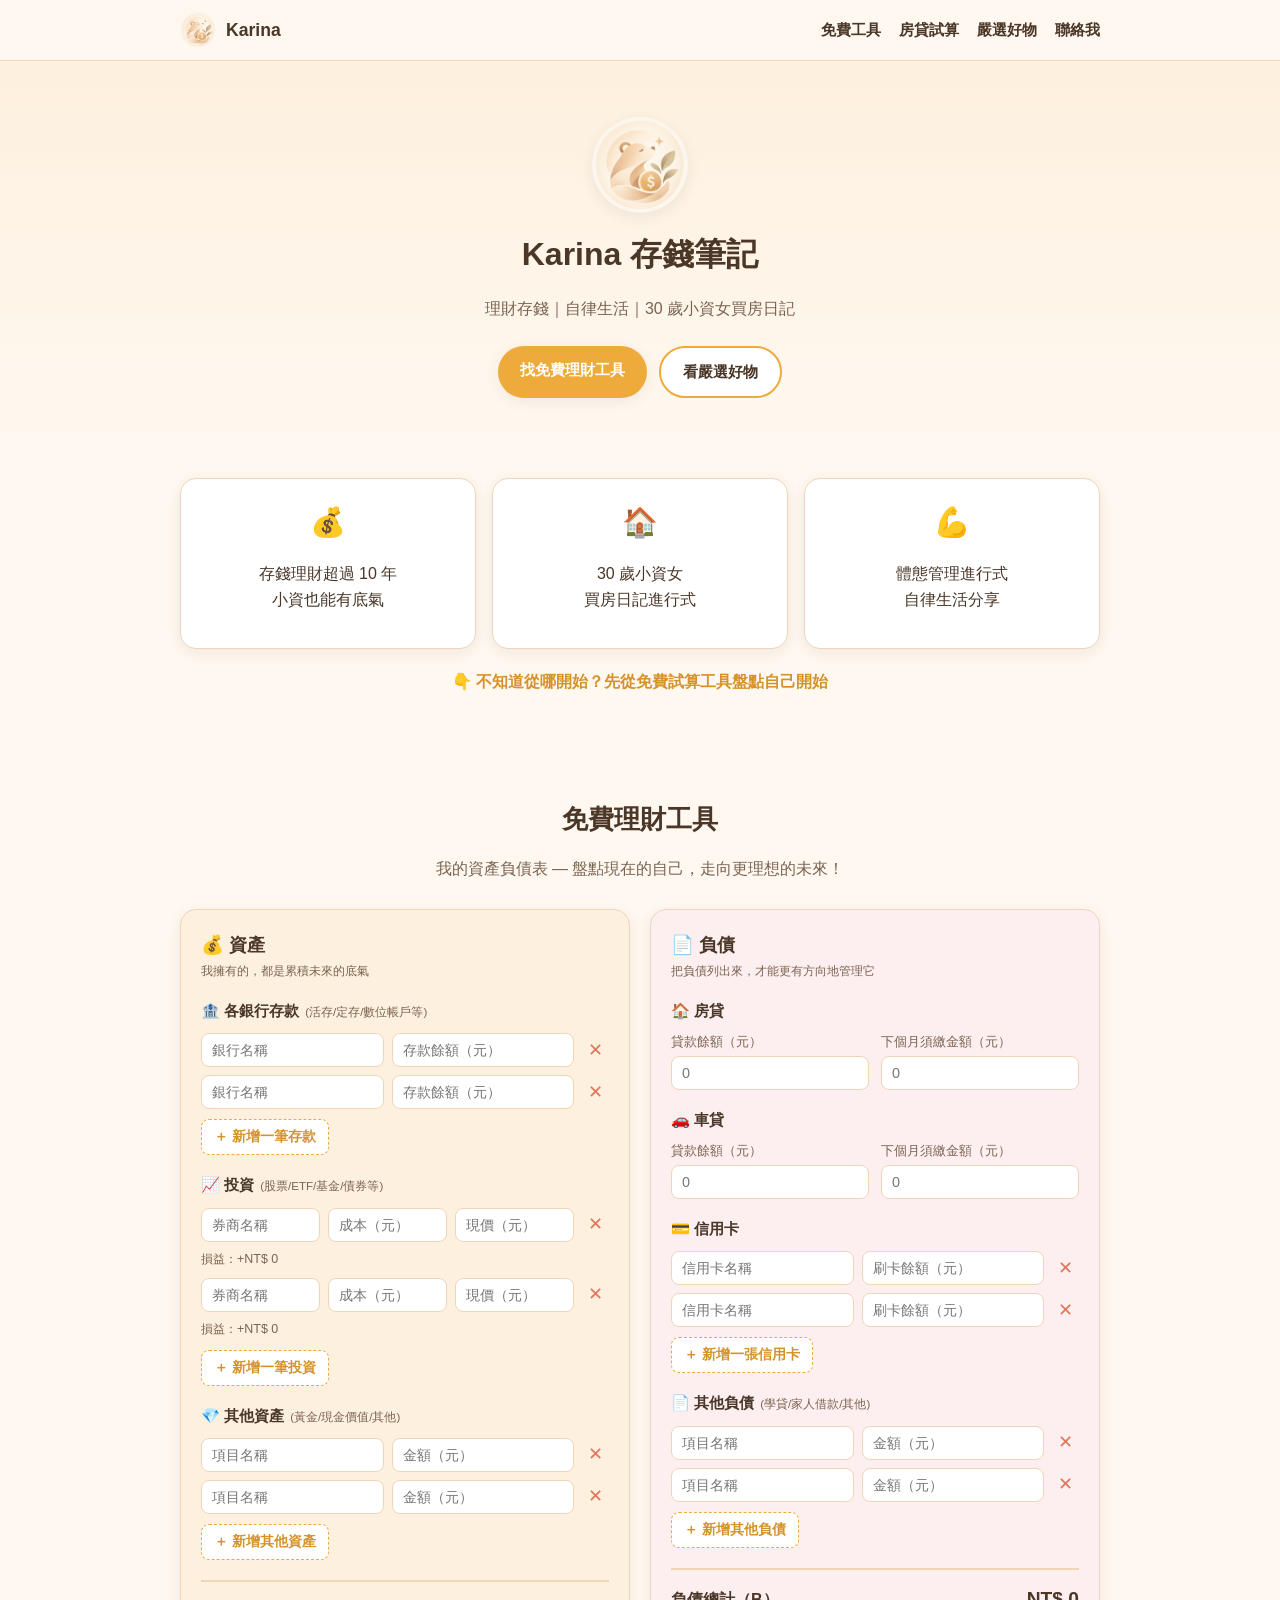
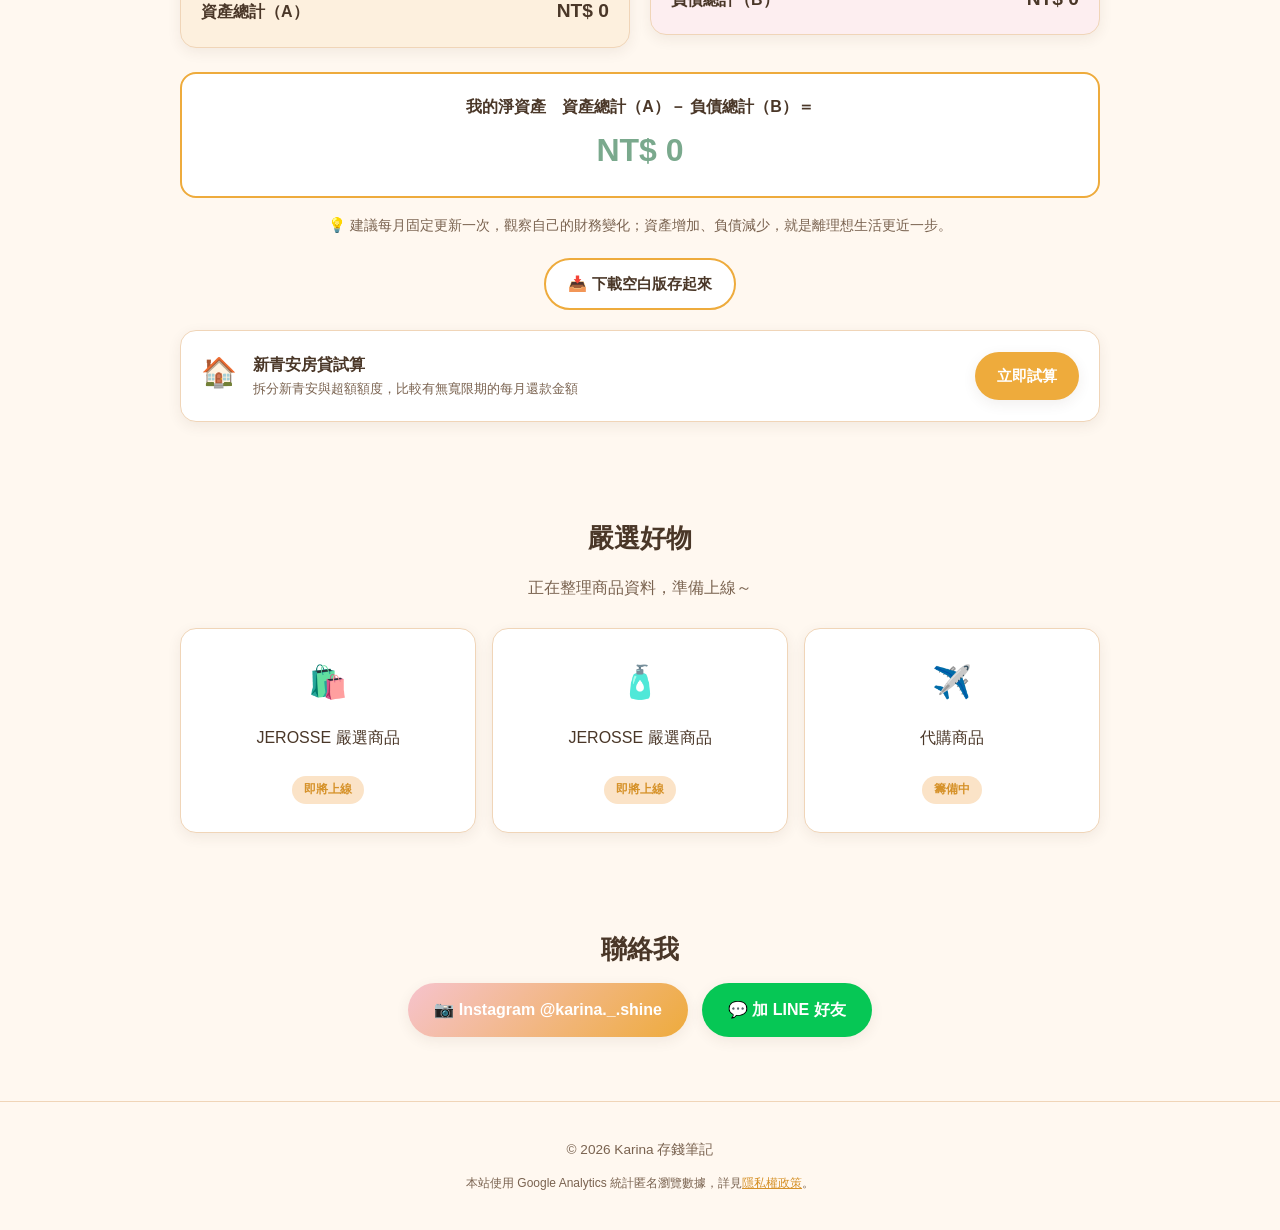
==== commit e2820067: "Replace K letter placeholder avatar with bear illustration Co-Authored-By: Claude Sonnet 5 <noreply@" ====
--- a/index.html
+++ b/index.html
@@ -5,6 +5,7 @@
 <meta name="viewport" content="width=device-width, initial-scale=1.0">
 <title>Karina｜理財存錢筆記</title>
 <meta name="description" content="Karina｜理財存錢｜自律生活 — 免費理財試算工具、存錢筆記、嚴選好物">
+<link rel="icon" type="image/png" href="assets/favicon.png">
 <link rel="stylesheet" href="styles.css?v=2">
 <script src="analytics.js"></script>
 </head>
@@ -13,7 +14,7 @@
 <header class="site-header">
   <div class="header-inner">
     <a href="#home" class="brand">
-      <span class="avatar">K</span>
+      <img class="avatar" src="assets/avatar.png" alt="Karina">
       <span class="brand-name">Karina</span>
     </a>
     <nav class="nav">
@@ -28,7 +29,7 @@
 <main>
 
   <section id="home" class="hero">
-    <span class="avatar avatar-lg">K</span>
+    <img class="avatar avatar-lg" src="assets/avatar.png" alt="Karina">
     <h1>Karina 存錢筆記</h1>
     <p class="tagline">理財存錢｜自律生活｜30 歲小資女買房日記</p>
     <div class="hero-ctas">
--- a/styles.css
+++ b/styles.css
@@ -58,21 +58,18 @@
 }
 
 .avatar {
-  display: inline-flex;
-  align-items: center;
-  justify-content: center;
+  display: inline-block;
   width: 36px;
   height: 36px;
   border-radius: 50%;
   background: var(--mustard);
-  color: #fff;
-  font-weight: 700;
+  object-fit: cover;
 }
 
 .avatar-lg {
+  display: block;
   width: 96px;
   height: 96px;
-  font-size: 2.2rem;
   margin: 0 auto 16px;
   box-shadow: var(--shadow);
 }
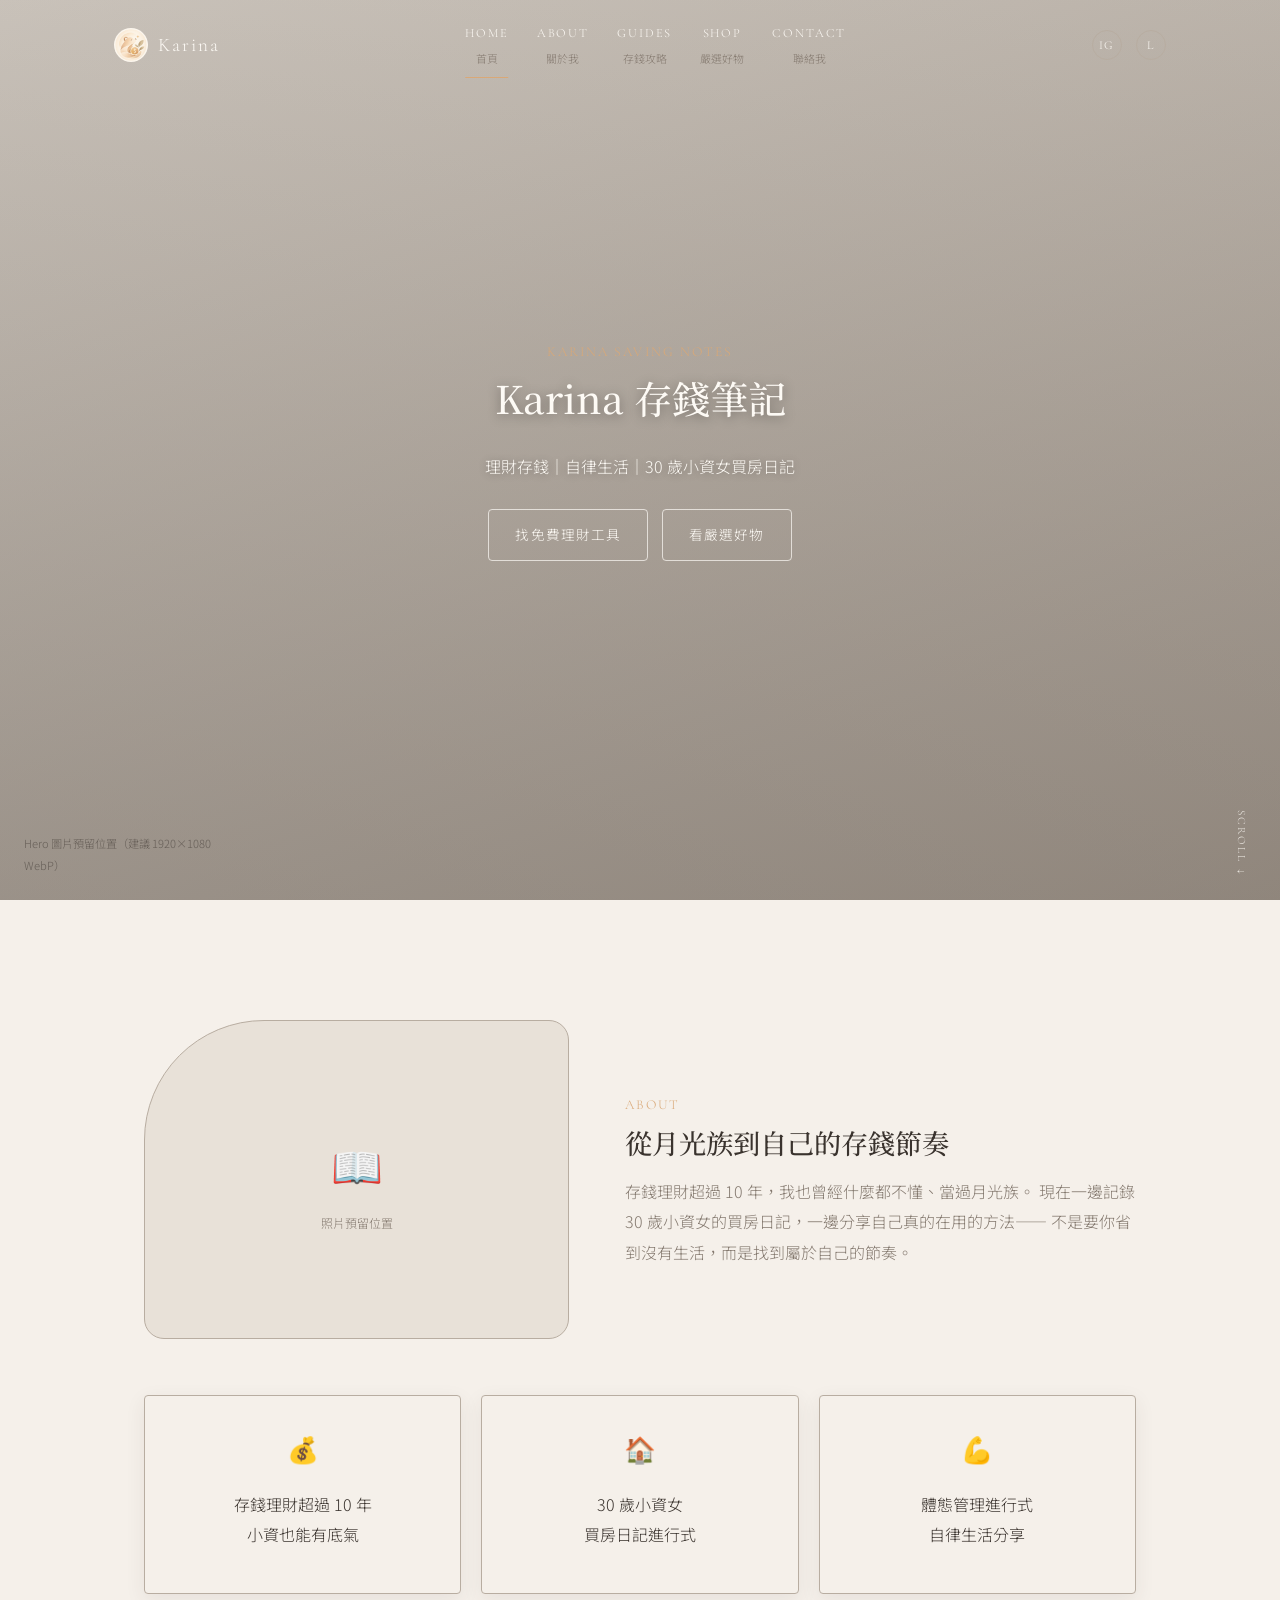
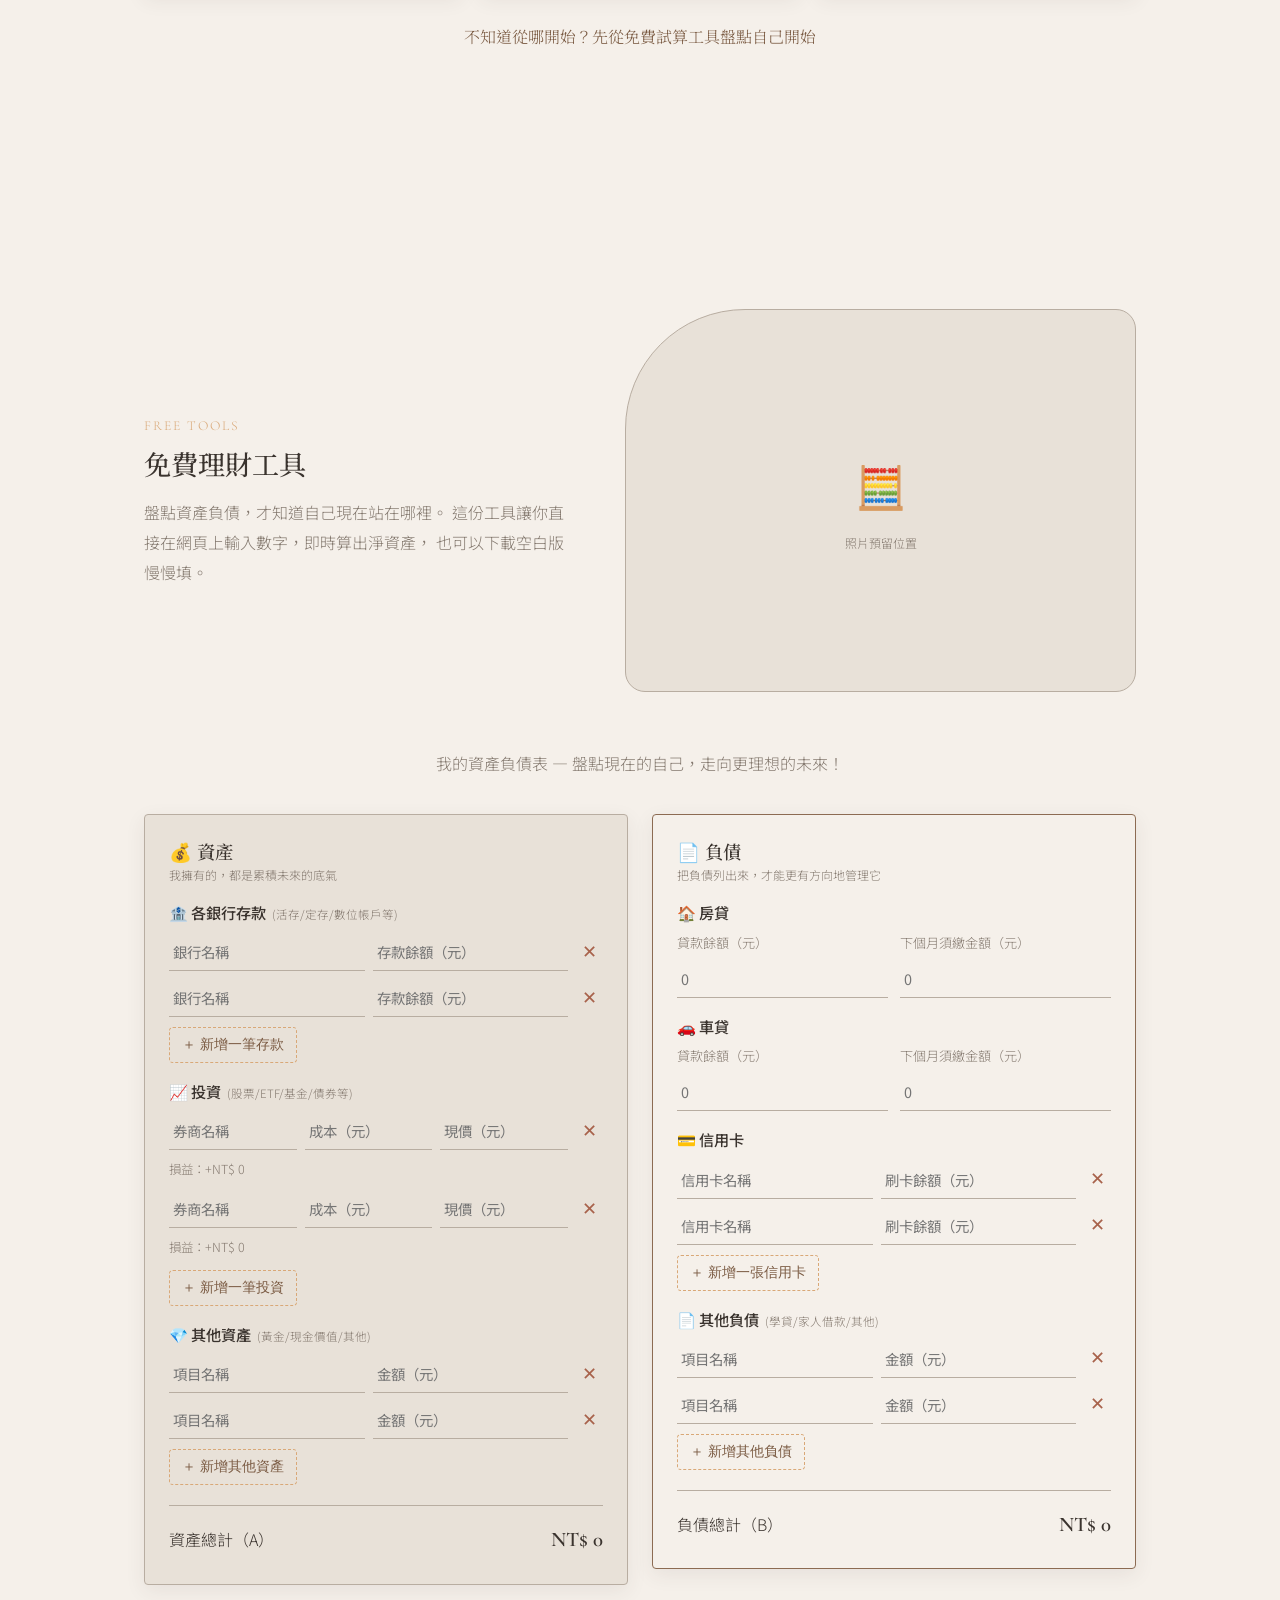
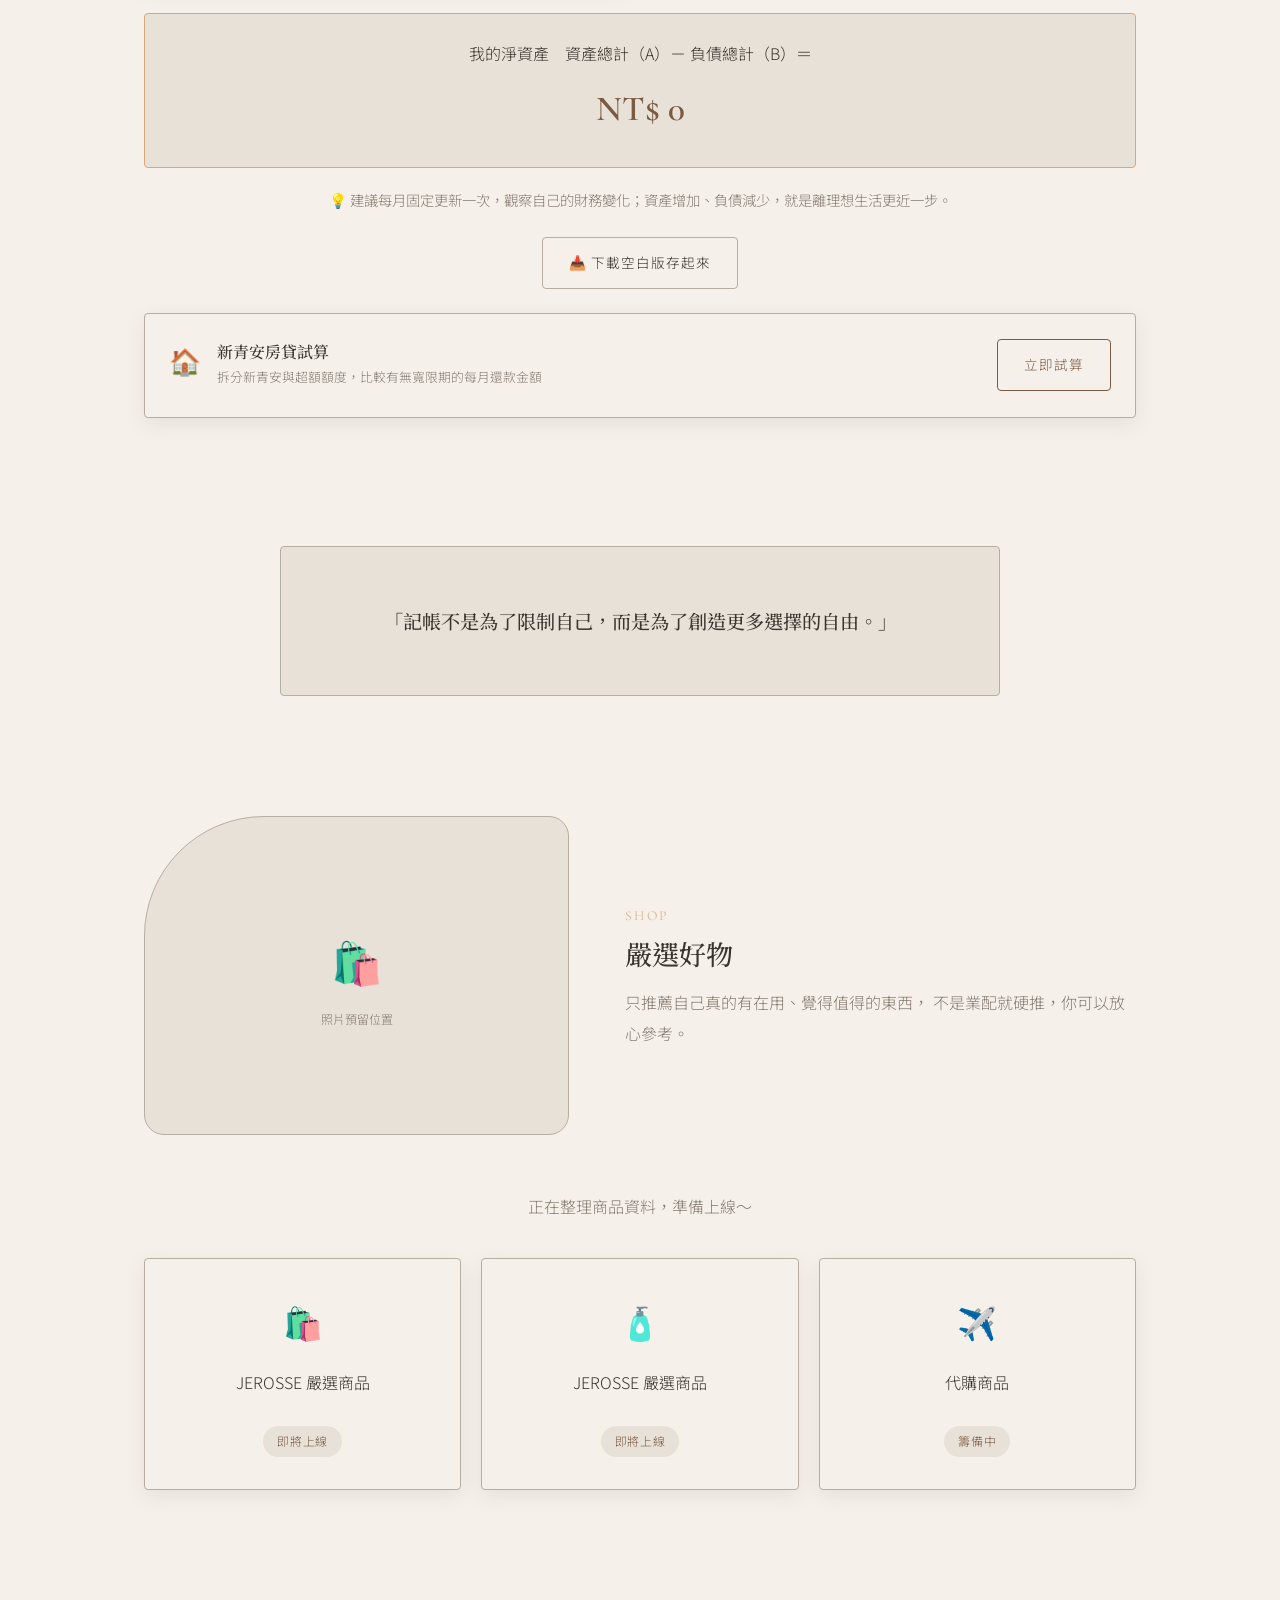
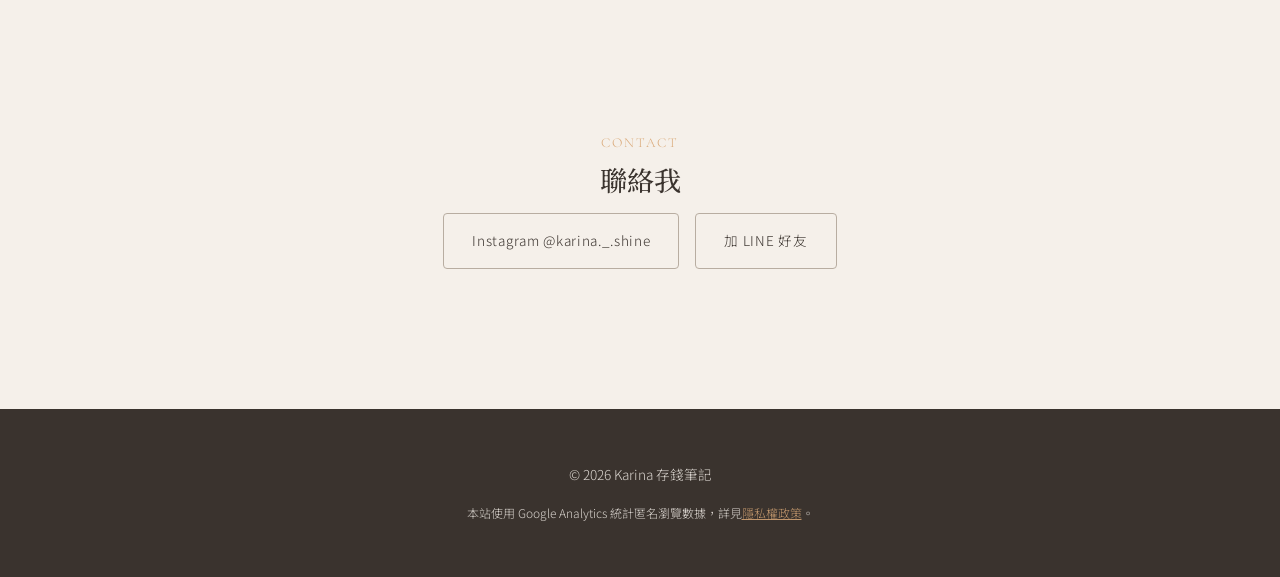
==== commit 0c2ff72c: "Full visual redesign: Japanese minimalist x warm interior tones Replaces the milk-tea/illustrated lo" ====
--- a/index.html
+++ b/index.html
@@ -6,40 +6,97 @@
 <title>Karina｜理財存錢筆記</title>
 <meta name="description" content="Karina｜理財存錢｜自律生活 — 免費理財試算工具、存錢筆記、嚴選好物">
 <link rel="icon" type="image/png" href="assets/favicon.png">
-<link rel="stylesheet" href="styles.css?v=2">
+<link rel="preconnect" href="https://fonts.googleapis.com">
+<link rel="preconnect" href="https://fonts.gstatic.com" crossorigin>
+<link href="https://fonts.googleapis.com/css2?family=Cormorant+Garamond:ital,wght@0,400;0,600;1,400&family=Noto+Serif+TC:wght@500;700&family=Noto+Sans+TC:wght@300;400;500&display=swap" rel="stylesheet">
+<link rel="stylesheet" href="styles.css?v=3">
 <script src="analytics.js"></script>
 </head>
 <body>
 
-<header class="site-header">
+<div class="intro-overlay" id="intro-overlay">
+  <div class="intro-brand">Karina</div>
+  <p class="intro-tagline" id="intro-tagline">理財存錢．自律生活．找到你的節奏</p>
+  <button type="button" class="intro-skip" id="intro-skip">略過</button>
+</div>
+
+<header class="site-header on-hero" id="site-header">
   <div class="header-inner">
-    <a href="#home" class="brand">
+    <a href="index.html" class="brand">
       <img class="avatar" src="assets/avatar.png" alt="Karina">
       <span class="brand-name">Karina</span>
     </a>
-    <nav class="nav">
-      <a href="#tools">免費工具</a>
-      <a href="loan-calculator.html">房貸試算</a>
-      <a href="#shop">嚴選好物</a>
-      <a href="#connect">聯絡我</a>
+
+    <button type="button" class="nav-toggle" id="nav-toggle" aria-label="開啟選單" aria-expanded="false">
+      <span></span><span></span><span></span>
+    </button>
+
+    <nav class="nav" id="site-nav">
+      <a href="#home" class="nav-item active"><span class="nav-en">HOME</span><span class="nav-zh">首頁</span></a>
+      <a href="#about" class="nav-item"><span class="nav-en">ABOUT</span><span class="nav-zh">關於我</span></a>
+
+      <div class="nav-item nav-dropdown">
+        <button type="button" class="nav-dropdown-toggle">
+          <span class="nav-en">GUIDES</span><span class="nav-zh">存錢攻略</span>
+        </button>
+        <div class="nav-dropdown-menu">
+          <a href="guides.html">存錢攻略總覽</a>
+          <a href="loan-calculator.html">房貸試算</a>
+        </div>
+      </div>
+
+      <a href="#shop" class="nav-item"><span class="nav-en">SHOP</span><span class="nav-zh">嚴選好物</span></a>
+      <a href="#connect" class="nav-item"><span class="nav-en">CONTACT</span><span class="nav-zh">聯絡我</span></a>
     </nav>
+
+    <div class="header-social">
+      <a href="https://www.instagram.com/karina._.shine" target="_blank" rel="noopener" aria-label="Instagram">IG</a>
+      <a href="https://line.me/ti/p/~yui501023" target="_blank" rel="noopener" aria-label="LINE">L</a>
+    </div>
   </div>
 </header>
 
 <main>
 
   <section id="home" class="hero">
-    <img class="avatar avatar-lg" src="assets/avatar.png" alt="Karina">
-    <h1>Karina 存錢筆記</h1>
-    <p class="tagline">理財存錢｜自律生活｜30 歲小資女買房日記</p>
-    <div class="hero-ctas">
-      <a href="#tools" class="btn btn-primary">找免費理財工具</a>
-      <a href="#shop" class="btn btn-outline">看嚴選好物</a>
-    </div>
+    <div class="hero-media">
+      <div class="hero-slide placeholder is-active" data-slide="0">
+        <span class="hero-slide-caption">Hero 圖片預留位置（建議 1920×1080 WebP）</span>
+      </div>
+      <div class="hero-slide placeholder" data-slide="1">
+        <span class="hero-slide-caption">Hero 圖片預留位置（建議 1920×1080 WebP）</span>
+      </div>
+    </div>
+    <div class="hero-overlay">
+      <span class="eyebrow">KARINA SAVING NOTES</span>
+      <h1>Karina 存錢筆記</h1>
+      <p class="tagline">理財存錢｜自律生活｜30 歲小資女買房日記</p>
+      <div class="hero-ctas">
+        <a href="#tools" class="btn btn-outline-light">找免費理財工具</a>
+        <a href="#shop" class="btn btn-outline-light">看嚴選好物</a>
+      </div>
+    </div>
+    <span class="hero-scroll-hint">SCROLL ↓</span>
   </section>
 
   <section id="about" class="about">
-    <div class="about-grid">
+    <div class="feature-row" data-reveal>
+      <div class="feature-media">
+        <span class="feature-media-icon">📖</span>
+        <span class="feature-media-caption">照片預留位置</span>
+      </div>
+      <div class="feature-text">
+        <span class="eyebrow">ABOUT</span>
+        <h2>從月光族到自己的存錢節奏</h2>
+        <p>
+          存錢理財超過 10 年，我也曾經什麼都不懂、當過月光族。
+          現在一邊記錄 30 歲小資女的買房日記，一邊分享自己真的在用的方法——
+          不是要你省到沒有生活，而是找到屬於自己的節奏。
+        </p>
+      </div>
+    </div>
+
+    <div class="about-grid" data-reveal>
       <div class="about-card">
         <span class="about-icon">💰</span>
         <p>存錢理財超過 10 年<br>小資也能有底氣</p>
@@ -53,11 +110,26 @@
         <p>體態管理進行式<br>自律生活分享</p>
       </div>
     </div>
-    <p class="about-cta">👇 不知道從哪開始？先從免費試算工具盤點自己開始</p>
+    <p class="about-cta">不知道從哪開始？先從免費試算工具盤點自己開始</p>
   </section>
 
   <section id="tools" class="tools">
-    <h2>免費理財工具</h2>
+    <div class="feature-row reverse" data-reveal>
+      <div class="feature-media">
+        <span class="feature-media-icon">🧮</span>
+        <span class="feature-media-caption">照片預留位置</span>
+      </div>
+      <div class="feature-text">
+        <span class="eyebrow">FREE TOOLS</span>
+        <h2>免費理財工具</h2>
+        <p>
+          盤點資產負債，才知道自己現在站在哪裡。
+          這份工具讓你直接在網頁上輸入數字，即時算出淨資產，
+          也可以下載空白版慢慢填。
+        </p>
+      </div>
+    </div>
+
     <p class="section-sub">我的資產負債表 — 盤點現在的自己，走向更理想的未來！</p>
 
     <div class="worksheet" id="worksheet">
@@ -151,8 +223,26 @@
     </div>
   </section>
 
+  <div class="quote-band" data-reveal>
+    <p>「記帳不是為了限制自己，而是為了創造更多選擇的自由。」</p>
+  </div>
+
   <section id="shop" class="shop">
-    <h2>嚴選好物</h2>
+    <div class="feature-row" data-reveal>
+      <div class="feature-media">
+        <span class="feature-media-icon">🛍️</span>
+        <span class="feature-media-caption">照片預留位置</span>
+      </div>
+      <div class="feature-text">
+        <span class="eyebrow">SHOP</span>
+        <h2>嚴選好物</h2>
+        <p>
+          只推薦自己真的有在用、覺得值得的東西，
+          不是業配就硬推，你可以放心參考。
+        </p>
+      </div>
+    </div>
+
     <p class="section-sub">正在整理商品資料，準備上線～</p>
     <div class="shop-grid">
       <div class="shop-card placeholder">
@@ -183,13 +273,14 @@
   </section>
 
   <section id="connect" class="connect">
+    <span class="eyebrow">CONTACT</span>
     <h2>聯絡我</h2>
-    <div class="connect-links">
-      <a href="https://www.instagram.com/karina._.shine" target="_blank" rel="noopener" class="connect-btn ig">
-        📷 Instagram @karina._.shine
+    <div class="connect-links" data-reveal>
+      <a href="https://www.instagram.com/karina._.shine" target="_blank" rel="noopener" class="connect-btn">
+        Instagram @karina._.shine
       </a>
-      <a href="https://line.me/ti/p/~yui501023" target="_blank" rel="noopener" class="connect-btn line">
-        💬 加 LINE 好友
+      <a href="https://line.me/ti/p/~yui501023" target="_blank" rel="noopener" class="connect-btn">
+        加 LINE 好友
       </a>
     </div>
   </section>
@@ -201,6 +292,9 @@
   <p class="analytics-note">本站使用 Google Analytics 統計匿名瀏覽數據，詳見<a href="privacy.html">隱私權政策</a>。</p>
 </footer>
 
+<script src="header.js"></script>
+<script src="reveal.js"></script>
+<script src="intro.js"></script>
 <script src="script.js"></script>
 </body>
 </html>
--- a/styles.css
+++ b/styles.css
@@ -1,188 +1,621 @@
 :root {
-  --cream: #fff8f0;
-  --peach: #fbe3c7;
-  --peach-light: #fdf0de;
-  --pink: #f6c3cd;
-  --mustard: #eeab3c;
-  --mustard-dark: #d6922a;
-  --sage: #7aa98d;
-  --warm-red: #e0765a;
-  --brown: #4a3728;
-  --brown-soft: #7a6350;
-  --card-border: #f0d5b8;
+  --linen: #f5f0ea;
+  --greige-light: #e8e1d8;
+  --greige: #b8ada1;
+  --walnut: #7a5a42;
+  --glow: #d9a877;
+  --bronze: #8c6b52;
+  --charcoal: #3a332e;
+  --taupe: #857a70;
+  --warn: #a8624b;
+
   --radius: 16px;
-  --shadow: 0 4px 14px rgba(74, 55, 40, 0.08);
+  --shadow: 0 6px 20px rgba(58, 51, 46, 0.08);
+  --ease: cubic-bezier(0.22, 1, 0.36, 1);
+
+  --font-en: "Cormorant Garamond", serif;
+  --font-serif-tc: "Noto Serif TC", "PingFang TC", serif;
+  --font-sans-tc: "Noto Sans TC", "PingFang TC", "Microsoft JhengHei", sans-serif;
 }
 
 * { box-sizing: border-box; }
 
 body {
   margin: 0;
-  background: var(--cream);
-  color: var(--brown);
-  font-family: "PingFang TC", "Microsoft JhengHei", "Heiti TC", "Noto Sans TC", sans-serif;
-  line-height: 1.6;
-}
+  min-height: 100vh;
+  background: var(--linen);
+  color: var(--charcoal);
+  font-family: var(--font-sans-tc);
+  font-weight: 300;
+  line-height: 1.9;
+}
+
+body.intro-active,
+body.nav-open { overflow: hidden; }
 
 a { color: inherit; text-decoration: none; }
 
-h1, h2, h3, h4 { margin: 0 0 0.5em; }
+h1, h2, h3, h4 {
+  margin: 0 0 0.5em;
+  font-family: var(--font-serif-tc);
+  font-weight: 500;
+  line-height: 1.4;
+}
+
+p { line-height: 1.9; }
 
 img { max-width: 100%; display: block; }
+
+.eyebrow {
+  display: block;
+  font-family: var(--font-en);
+  font-size: 0.85rem;
+  letter-spacing: 0.15em;
+  color: var(--glow);
+  margin-bottom: 6px;
+}
 
 /* Header */
 .site-header {
   position: sticky;
   top: 0;
-  z-index: 10;
-  background: rgba(255, 248, 240, 0.92);
-  backdrop-filter: blur(6px);
-  border-bottom: 1px solid var(--card-border);
+  z-index: 100;
+  background: var(--linen);
+  border-bottom: 1px solid rgba(184, 173, 161, 0.5);
+  transition: background 0.3s var(--ease), border-color 0.3s var(--ease);
+}
+
+.site-header.on-hero {
+  position: absolute;
+  width: 100%;
+  background: transparent;
+  border-bottom-color: transparent;
+}
+
+.site-header.on-hero .nav-item,
+.site-header.on-hero .brand-name,
+.site-header.on-hero .header-social a {
+  color: #fdfaf5;
+}
+
+.site-header.on-hero.is-scrolled {
+  position: sticky;
+  background: rgba(245, 240, 234, 0.96);
+  border-bottom-color: rgba(184, 173, 161, 0.5);
+}
+
+.site-header.on-hero.is-scrolled .nav-item,
+.site-header.on-hero.is-scrolled .brand-name,
+.site-header.on-hero.is-scrolled .header-social a {
+  color: var(--charcoal);
 }
 
 .header-inner {
-  max-width: 960px;
+  max-width: 1100px;
   margin: 0 auto;
-  padding: 12px 20px;
+  padding: 14px 24px;
   display: flex;
   align-items: center;
   justify-content: space-between;
+  gap: 16px;
 }
 
 .brand {
   display: flex;
   align-items: center;
   gap: 10px;
-  font-weight: 700;
-  font-size: 1.1rem;
+}
+
+.brand-name {
+  font-family: var(--font-en);
+  font-size: 1.2rem;
+  letter-spacing: 0.1em;
+  color: var(--charcoal);
+  transition: color 0.3s var(--ease);
 }
 
 .avatar {
   display: inline-block;
-  width: 36px;
-  height: 36px;
+  width: 34px;
+  height: 34px;
   border-radius: 50%;
-  background: var(--mustard);
+  background: var(--greige-light);
   object-fit: cover;
 }
 
-.avatar-lg {
+.nav {
+  display: flex;
+  align-items: center;
+  gap: 28px;
+}
+
+.nav-item {
+  position: relative;
+  display: flex;
+  flex-direction: column;
+  align-items: center;
+  gap: 2px;
+  background: none;
+  border: none;
+  cursor: pointer;
+  color: var(--charcoal);
+  font: inherit;
+  transition: color 0.3s var(--ease);
+  padding: 4px 0;
+}
+
+.nav-en {
+  font-family: var(--font-en);
+  font-size: 0.78rem;
+  letter-spacing: 0.15em;
+}
+
+.nav-zh {
+  font-family: var(--font-sans-tc);
+  font-size: 0.68rem;
+  color: var(--taupe);
+}
+
+.nav-item::after {
+  content: "";
+  position: absolute;
+  bottom: -6px;
+  left: 50%;
+  width: 0;
+  height: 1px;
+  background: var(--glow);
+  transform: translateX(-50%);
+  transition: width 0.3s var(--ease);
+}
+
+.nav-item:hover::after,
+.nav-item.active::after {
+  width: 100%;
+}
+
+.nav-item:hover,
+.nav-item.active { color: var(--glow); }
+
+.nav-dropdown { position: relative; }
+
+.nav-dropdown-toggle {
+  display: flex;
+  flex-direction: column;
+  align-items: center;
+  gap: 2px;
+  background: none;
+  border: none;
+  cursor: pointer;
+  color: inherit;
+  font: inherit;
+  padding: 4px 0;
+}
+
+.nav-dropdown-menu {
+  position: absolute;
+  top: 100%;
+  left: 50%;
+  transform: translateX(-50%) translateY(6px);
+  margin-top: 10px;
+  background: var(--linen);
+  border: 1px solid var(--greige);
+  border-radius: 10px;
+  box-shadow: var(--shadow);
+  padding: 8px 0;
+  min-width: 160px;
+  opacity: 0;
+  visibility: hidden;
+  transition: opacity 0.2s var(--ease), transform 0.2s var(--ease), visibility 0.2s;
+  z-index: 50;
+}
+
+.nav-dropdown-menu a {
   display: block;
-  width: 96px;
-  height: 96px;
-  margin: 0 auto 16px;
-  box-shadow: var(--shadow);
-}
-
-.nav {
-  display: flex;
-  gap: 18px;
-  font-weight: 600;
-  font-size: 0.95rem;
-}
-
-.nav a:hover { color: var(--mustard-dark); }
+  padding: 9px 18px;
+  font-size: 0.85rem;
+  color: var(--charcoal);
+  white-space: nowrap;
+}
+
+.nav-dropdown-menu a:hover { color: var(--glow); background: var(--greige-light); }
+
+@media (min-width: 900px) {
+  .nav-dropdown:hover .nav-dropdown-menu { opacity: 1; visibility: visible; transform: translateX(-50%) translateY(0); }
+}
+
+.nav-dropdown.is-open .nav-dropdown-menu {
+  opacity: 1;
+  visibility: visible;
+  transform: translateX(-50%) translateY(0);
+}
+
+.header-social {
+  display: flex;
+  gap: 14px;
+  font-family: var(--font-en);
+  font-size: 0.75rem;
+  letter-spacing: 0.1em;
+}
+
+.header-social a {
+  color: var(--charcoal);
+  border: 1px solid var(--greige);
+  border-radius: 50%;
+  width: 30px;
+  height: 30px;
+  display: flex;
+  align-items: center;
+  justify-content: center;
+  transition: color 0.3s var(--ease), border-color 0.3s var(--ease);
+}
+
+.header-social a:hover { color: var(--glow); border-color: var(--glow); }
+
+.nav-toggle {
+  display: none;
+  flex-direction: column;
+  gap: 5px;
+  background: none;
+  border: none;
+  cursor: pointer;
+  padding: 6px;
+}
+
+.nav-toggle span {
+  width: 22px;
+  height: 1px;
+  background: currentColor;
+  color: inherit;
+}
+
+@media (max-width: 899px) {
+  .nav-toggle { display: flex; }
+  .header-social { display: none; }
+
+  .nav {
+    position: fixed;
+    inset: 0;
+    top: 0;
+    flex-direction: column;
+    justify-content: center;
+    gap: 32px;
+    background: var(--linen);
+    transform: translateY(-100%);
+    opacity: 0;
+    visibility: hidden;
+    transition: transform 0.4s var(--ease), opacity 0.4s var(--ease), visibility 0.4s;
+    z-index: 90;
+  }
+
+  .nav.is-open {
+    transform: translateY(0);
+    opacity: 1;
+    visibility: visible;
+  }
+
+  .site-header.on-hero .nav-item,
+  .site-header.on-hero .header-social a { color: var(--charcoal); }
+
+  .nav-dropdown-menu {
+    position: static;
+    transform: none;
+    opacity: 1;
+    visibility: visible;
+    box-shadow: none;
+    border: none;
+    background: none;
+    display: none;
+    text-align: center;
+    margin-top: 6px;
+  }
+
+  .nav-dropdown.is-open .nav-dropdown-menu { display: block; }
+}
+
+/* Buttons */
+.btn {
+  display: inline-flex;
+  align-items: center;
+  justify-content: center;
+  padding: 12px 26px;
+  border-radius: 4px;
+  font-size: 0.85rem;
+  letter-spacing: 0.08em;
+  border: 1px solid var(--charcoal);
+  color: var(--charcoal);
+  background: transparent;
+  transition: background 0.25s var(--ease), color 0.25s var(--ease), border-color 0.25s var(--ease);
+}
+
+.btn:hover { background: var(--greige); border-color: var(--greige); color: var(--linen); }
+
+.btn-primary { border-color: var(--walnut); color: var(--walnut); }
+.btn-primary:hover { background: var(--walnut); border-color: var(--walnut); color: var(--linen); }
+
+.btn-outline { border-color: var(--greige); color: var(--charcoal); }
+
+.btn-outline-light { border-color: rgba(253, 250, 245, 0.7); color: #fdfaf5; }
+.btn-outline-light:hover { background: rgba(253, 250, 245, 0.16); border-color: #fdfaf5; color: #fdfaf5; }
 
 /* Hero */
 .hero {
-  text-align: center;
-  padding: 56px 20px 40px;
-  background: linear-gradient(180deg, var(--peach-light), var(--cream));
-}
-
-.hero h1 {
-  font-size: 2rem;
-  margin-bottom: 6px;
-}
-
-.tagline {
-  color: var(--brown-soft);
-  margin-bottom: 24px;
+  position: relative;
+  height: 100vh;
+  min-height: 560px;
+  overflow: hidden;
+}
+
+.hero-media {
+  position: absolute;
+  inset: 0;
+  transform: scale(1.08);
+  transition: transform 2.6s var(--ease);
+}
+
+.hero-media.is-loaded { transform: scale(1); }
+
+.hero-slide {
+  position: absolute;
+  inset: 0;
+  opacity: 0;
+  transition: opacity 1.5s ease;
+  background-size: cover;
+  background-position: center;
+}
+
+.hero-slide.is-active { opacity: 1; }
+
+.hero-slide.placeholder {
+  background: linear-gradient(160deg, var(--greige-light), var(--greige));
+}
+
+.hero-slide-caption {
+  position: absolute;
+  left: 24px;
+  bottom: 24px;
+  z-index: 1;
+  font-size: 0.7rem;
+  color: rgba(58, 51, 46, 0.55);
+  max-width: 220px;
+}
+
+.hero::after {
+  content: "";
+  position: absolute;
+  inset: 0;
+  background: linear-gradient(180deg, rgba(58, 51, 46, 0.18), rgba(58, 51, 46, 0.32));
+  pointer-events: none;
+}
+
+.hero-overlay {
+  position: relative;
+  z-index: 2;
+  height: 100%;
+  display: flex;
+  flex-direction: column;
+  align-items: center;
+  justify-content: center;
+  text-align: center;
+  padding: 20px;
+  color: #fdfaf5;
+}
+
+.hero-overlay .eyebrow { color: var(--glow); }
+
+.hero-overlay h1 {
+  font-size: 2.4rem;
+  color: #fdfaf5;
+  text-shadow: 0 2px 12px rgba(0, 0, 0, 0.35);
+  margin-bottom: 10px;
+}
+
+.hero-overlay .tagline {
+  color: #fdfaf5;
+  text-shadow: 0 1px 8px rgba(0, 0, 0, 0.3);
+  margin-bottom: 28px;
 }
 
 .hero-ctas {
   display: flex;
-  gap: 12px;
+  gap: 14px;
   justify-content: center;
   flex-wrap: wrap;
 }
 
-.btn {
-  display: inline-block;
-  padding: 12px 22px;
+.hero-scroll-hint {
+  position: absolute;
+  right: 28px;
+  bottom: 24px;
+  z-index: 2;
+  font-family: var(--font-en);
+  font-size: 0.7rem;
+  letter-spacing: 0.2em;
+  color: #fdfaf5;
+  writing-mode: vertical-rl;
+  opacity: 0.85;
+}
+
+/* Intro overlay */
+.intro-overlay {
+  position: fixed;
+  inset: 0;
+  z-index: 999;
+  background: var(--linen);
+  display: flex;
+  flex-direction: column;
+  align-items: center;
+  justify-content: center;
+  gap: 18px;
+  opacity: 1;
+  transition: opacity 0.9s var(--ease);
+}
+
+.intro-overlay.is-hidden { opacity: 0; pointer-events: none; }
+
+.intro-brand {
+  font-family: var(--font-en);
+  font-size: 2.6rem;
+  letter-spacing: 0.15em;
+  color: var(--charcoal);
+  opacity: 0;
+  transform: translateY(14px);
+  transition: opacity 0.9s var(--ease), transform 0.9s var(--ease);
+}
+
+.intro-overlay.stage-brand .intro-brand { opacity: 1; transform: translateY(0); }
+
+.intro-tagline {
+  font-family: var(--font-serif-tc);
+  font-size: 0.95rem;
+  color: var(--taupe);
+  opacity: 0;
+  transition: opacity 1s var(--ease);
+}
+
+.intro-overlay.stage-tagline .intro-tagline { opacity: 1; }
+
+.intro-skip {
+  position: absolute;
+  bottom: 32px;
+  right: 32px;
+  background: none;
+  border: 1px solid var(--greige);
+  color: var(--taupe);
+  padding: 7px 18px;
   border-radius: 999px;
-  font-weight: 700;
-  font-size: 0.95rem;
-  transition: transform 0.15s ease, box-shadow 0.15s ease;
-}
-
-.btn:hover { transform: translateY(-2px); }
-
-.btn-primary {
-  background: var(--mustard);
-  color: #fff;
-  box-shadow: var(--shadow);
-}
-
-.btn-outline {
-  background: #fff;
-  color: var(--brown);
-  border: 2px solid var(--mustard);
-}
+  font-size: 0.72rem;
+  letter-spacing: 0.08em;
+  cursor: pointer;
+}
+
+.intro-skip:hover { border-color: var(--glow); color: var(--glow); }
+
+/* Reveal on scroll */
+[data-reveal] {
+  opacity: 0;
+  transform: translateY(18px);
+  transition: opacity 0.7s ease, transform 0.7s ease;
+}
+
+[data-reveal].is-visible { opacity: 1; transform: translateY(0); }
 
 /* About */
 .about {
-  max-width: 960px;
+  max-width: 1040px;
   margin: 0 auto;
-  padding: 40px 20px;
-  text-align: center;
+  padding: 120px 24px;
+  text-align: center;
+}
+
+/* Feature row：圖文交錯敘事區塊 */
+.feature-row {
+  display: grid;
+  grid-template-columns: 1fr;
+  gap: 32px;
+  align-items: center;
+  margin-bottom: 56px;
+  text-align: left;
+}
+
+@media (min-width: 760px) {
+  .feature-row { grid-template-columns: 1fr 1.2fr; gap: 56px; }
+  .feature-row.reverse .feature-media { order: 2; }
+  .feature-row.reverse .feature-text { order: 1; }
+}
+
+.feature-media {
+  aspect-ratio: 4 / 3;
+  border-radius: 120px 20px 20px 20px;
+  background: var(--greige-light);
+  border: 1px solid var(--greige);
+  display: flex;
+  flex-direction: column;
+  align-items: center;
+  justify-content: center;
+  gap: 8px;
+  color: var(--taupe);
+}
+
+.feature-media-icon { font-size: 2.6rem; }
+.feature-media-caption { font-size: 0.75rem; }
+
+.feature-text h2 { text-align: left; margin-bottom: 14px; font-size: 1.7rem; }
+.feature-text p {
+  color: var(--taupe);
+  font-weight: 300;
+  margin: 0;
+}
+
+/* Quote band：段落間的呼吸節奏 */
+.quote-band {
+  max-width: 720px;
+  margin: 8px auto 0;
+  padding: 56px 32px;
+  text-align: center;
+  background: var(--greige-light);
+  border-radius: 4px;
+  border: 1px solid var(--greige);
+}
+
+.quote-band p {
+  font-family: var(--font-serif-tc);
+  font-size: 1.2rem;
+  font-weight: 500;
+  color: var(--charcoal);
+  margin: 0;
 }
 
 .about-grid {
   display: grid;
   grid-template-columns: repeat(3, 1fr);
-  gap: 16px;
-  margin-bottom: 20px;
+  gap: 20px;
+  margin-bottom: 28px;
 }
 
 .about-card {
-  background: #fff;
-  border: 1px solid var(--card-border);
-  border-radius: var(--radius);
-  padding: 20px 14px;
+  background: var(--linen);
+  border: 1px solid var(--greige);
+  border-radius: 4px;
+  padding: 28px 16px;
   box-shadow: var(--shadow);
-}
-
-.about-icon { font-size: 1.8rem; display: block; margin-bottom: 8px; }
+  transition: transform 0.2s var(--ease), box-shadow 0.2s var(--ease);
+}
+
+.about-card:hover {
+  transform: translateY(-4px);
+  box-shadow: 0 10px 24px rgba(58, 51, 46, 0.12);
+}
+
+.about-icon { font-size: 1.6rem; display: block; margin-bottom: 10px; }
 
 .about-cta {
-  font-weight: 700;
-  color: var(--mustard-dark);
+  font-family: var(--font-serif-tc);
+  color: var(--walnut);
 }
 
 /* Section shared */
 section h2 {
   text-align: center;
-  font-size: 1.6rem;
+  font-size: 1.7rem;
 }
 
 .section-sub {
   text-align: center;
-  color: var(--brown-soft);
-  margin-bottom: 28px;
+  color: var(--taupe);
+  margin-bottom: 36px;
 }
 
 /* Tools / worksheet */
 .tools {
-  max-width: 960px;
+  max-width: 1040px;
   margin: 0 auto;
-  padding: 48px 20px;
+  padding: 120px 24px;
 }
 
 .worksheet {
   display: grid;
   grid-template-columns: 1fr;
-  gap: 20px;
+  gap: 24px;
 }
 
 @media (min-width: 760px) {
@@ -190,14 +623,21 @@
 }
 
 .worksheet-card {
-  border-radius: var(--radius);
-  padding: 20px;
+  border-radius: 4px;
+  padding: 24px;
   box-shadow: var(--shadow);
-  border: 1px solid var(--card-border);
-}
-
-.assets-card { background: var(--peach-light); }
-.liabilities-card { background: #fdeef0; }
+  border: 1px solid var(--greige);
+  background: var(--linen);
+  transition: transform 0.2s var(--ease), box-shadow 0.2s var(--ease);
+}
+
+.worksheet-card:hover {
+  transform: translateY(-4px);
+  box-shadow: 0 10px 24px rgba(58, 51, 46, 0.12);
+}
+
+.assets-card { background: var(--greige-light); }
+.liabilities-card { background: var(--linen); border-color: var(--bronze); }
 
 .worksheet-card h3 {
   font-size: 1.15rem;
@@ -208,8 +648,9 @@
 
 .worksheet-card h3 .hint {
   font-size: 0.75rem;
-  font-weight: 400;
-  color: var(--brown-soft);
+  font-weight: 300;
+  color: var(--taupe);
+  font-family: var(--font-sans-tc);
 }
 
 .field-group { margin: 18px 0; }
@@ -220,12 +661,14 @@
   align-items: baseline;
   gap: 6px;
   flex-wrap: wrap;
+  font-family: var(--font-sans-tc);
+  font-weight: 500;
 }
 
 .field-group h4 .hint {
   font-size: 0.72rem;
-  font-weight: 400;
-  color: var(--brown-soft);
+  font-weight: 300;
+  color: var(--taupe);
 }
 
 .rows { display: flex; flex-direction: column; gap: 8px; margin: 10px 0; }
@@ -240,17 +683,21 @@
 
 .row input {
   width: 100%;
-  padding: 8px 10px;
-  border-radius: 8px;
-  border: 1px solid var(--card-border);
+  padding: 8px 4px;
+  border: none;
+  border-bottom: 1px solid var(--greige);
+  background: transparent;
   font-size: 0.9rem;
   font-family: inherit;
-}
+  color: var(--charcoal);
+}
+
+.row input:focus { outline: none; border-bottom-color: var(--glow); }
 
 .row .remove-row {
   border: none;
   background: transparent;
-  color: var(--warm-red);
+  color: var(--warn);
   font-size: 1.1rem;
   cursor: pointer;
   padding: 0 6px;
@@ -259,21 +706,20 @@
 .row .gain {
   grid-column: 1 / -1;
   font-size: 0.78rem;
-  color: var(--brown-soft);
+  color: var(--taupe);
 }
 
 .add-row {
-  border: 1px dashed var(--mustard);
-  background: #fff;
-  color: var(--mustard-dark);
-  border-radius: 8px;
+  border: 1px dashed var(--glow);
+  background: transparent;
+  color: var(--walnut);
+  border-radius: 4px;
   padding: 8px 12px;
   font-size: 0.85rem;
-  font-weight: 700;
   cursor: pointer;
 }
 
-.add-row:hover { background: var(--peach); }
+.add-row:hover { background: var(--greige-light); }
 
 .loan-row {
   display: flex;
@@ -284,61 +730,65 @@
 .loan-row label {
   flex: 1 1 160px;
   font-size: 0.82rem;
-  color: var(--brown-soft);
+  color: var(--taupe);
 }
 
 .loan-row input {
   display: block;
   margin-top: 4px;
   width: 100%;
-  padding: 8px 10px;
-  border-radius: 8px;
-  border: 1px solid var(--card-border);
+  padding: 8px 4px;
+  border: none;
+  border-bottom: 1px solid var(--greige);
+  background: transparent;
   font-size: 0.9rem;
   font-family: inherit;
-}
+  color: var(--charcoal);
+}
+
+.loan-row input:focus { outline: none; border-bottom-color: var(--glow); }
 
 .total-row {
   display: flex;
   justify-content: space-between;
   align-items: baseline;
-  border-top: 2px solid var(--card-border);
+  border-top: 1px solid var(--greige);
   margin-top: 20px;
   padding-top: 14px;
-  font-weight: 700;
-}
-
-.total-row strong { font-size: 1.2rem; }
+}
+
+.total-row strong { font-family: var(--font-en); font-size: 1.3rem; font-weight: 600; }
 
 .networth-result {
   text-align: center;
-  background: #fff;
-  border: 2px solid var(--mustard);
-  border-radius: var(--radius);
-  padding: 20px;
-  margin-top: 24px;
-  font-weight: 700;
+  background: var(--greige-light);
+  border: 1px solid var(--glow);
+  border-radius: 4px;
+  padding: 24px;
+  margin-top: 28px;
 }
 
 .networth-result strong {
   display: block;
-  font-size: 2rem;
-  margin-top: 6px;
-  color: var(--sage);
-}
-
-.networth-result strong.negative { color: var(--warm-red); }
+  font-family: var(--font-en);
+  font-size: 2.2rem;
+  font-weight: 600;
+  margin-top: 8px;
+  color: var(--walnut);
+}
+
+.networth-result strong.negative { color: var(--warn); }
 
 .reminder {
   text-align: center;
-  color: var(--brown-soft);
+  color: var(--taupe);
   font-size: 0.9rem;
-  margin-top: 16px;
+  margin-top: 18px;
 }
 
 .tool-actions {
   text-align: center;
-  margin-top: 20px;
+  margin-top: 24px;
 }
 
 .more-tool-card {
@@ -347,86 +797,96 @@
   gap: 16px;
   flex-wrap: wrap;
   justify-content: space-between;
-  background: #fff;
-  border: 1px solid var(--card-border);
-  border-radius: var(--radius);
+  background: var(--linen);
+  border: 1px solid var(--greige);
+  border-radius: 4px;
   box-shadow: var(--shadow);
-  padding: 18px 20px;
-  margin-top: 20px;
+  padding: 22px 24px;
+  margin-top: 24px;
 }
 
 .more-tool-card h3 { margin: 0 0 2px; font-size: 1rem; }
-.more-tool-card .hint { margin: 0; font-size: 0.8rem; color: var(--brown-soft); }
+.more-tool-card .hint { margin: 0; font-size: 0.8rem; color: var(--taupe); }
 .more-tool-card > div { flex: 1 1 240px; }
 
 /* Shop */
 .shop {
-  max-width: 960px;
+  max-width: 1040px;
   margin: 0 auto;
-  padding: 48px 20px;
+  padding: 120px 24px;
 }
 
 .shop-grid {
   display: grid;
   grid-template-columns: repeat(auto-fit, minmax(180px, 1fr));
-  gap: 16px;
+  gap: 20px;
 }
 
 .shop-card {
-  background: #fff;
-  border: 1px solid var(--card-border);
-  border-radius: var(--radius);
-  padding: 28px 16px;
+  background: var(--linen);
+  border: 1px solid var(--greige);
+  border-radius: 4px;
+  padding: 32px 18px;
   text-align: center;
   box-shadow: var(--shadow);
-}
-
-.shop-icon { font-size: 2rem; display: block; margin-bottom: 10px; }
+  transition: transform 0.2s var(--ease), box-shadow 0.2s var(--ease);
+}
+
+.shop-card:hover {
+  transform: translateY(-4px);
+  box-shadow: 0 10px 24px rgba(58, 51, 46, 0.12);
+}
+
+.shop-icon { font-size: 2rem; display: block; margin-bottom: 12px; }
 
 .badge {
   display: inline-block;
-  margin-top: 10px;
-  background: var(--peach);
-  color: var(--mustard-dark);
+  margin-top: 12px;
+  background: var(--greige-light);
+  color: var(--walnut);
   border-radius: 999px;
-  padding: 4px 12px;
-  font-size: 0.78rem;
-  font-weight: 700;
+  padding: 4px 14px;
+  font-size: 0.75rem;
+  letter-spacing: 0.05em;
 }
 
 /* Connect */
 .connect {
-  max-width: 960px;
+  max-width: 1040px;
   margin: 0 auto;
-  padding: 48px 20px 64px;
+  padding: 120px 24px 140px;
   text-align: center;
 }
 
 .connect-links {
   display: flex;
-  gap: 14px;
+  gap: 16px;
   justify-content: center;
   flex-wrap: wrap;
 }
 
 .connect-btn {
-  padding: 14px 26px;
-  border-radius: 999px;
-  font-weight: 700;
-  box-shadow: var(--shadow);
-}
-
-.connect-btn.ig { background: linear-gradient(135deg, #f6c3cd, var(--mustard)); color: #fff; }
-.connect-btn.line { background: #06c755; color: #fff; }
+  padding: 14px 28px;
+  border-radius: 4px;
+  border: 1px solid var(--greige);
+  color: var(--charcoal);
+  font-size: 0.85rem;
+  letter-spacing: 0.05em;
+  transition: background 0.25s var(--ease), color 0.25s var(--ease), border-color 0.25s var(--ease);
+}
+
+.connect-btn:hover { background: var(--greige); color: var(--linen); border-color: var(--greige); }
 
 /* Footer */
 .site-footer {
   text-align: center;
-  padding: 24px;
-  color: var(--brown-soft);
+  padding: 40px 24px;
+  background: var(--charcoal);
+  color: var(--linen);
   font-size: 0.85rem;
-  border-top: 1px solid var(--card-border);
-}
+}
+
+.site-footer p { color: var(--linen); opacity: 0.85; }
 
 .analytics-note {
   font-size: 0.75rem;
@@ -434,51 +894,55 @@
 }
 
 .analytics-note a {
-  color: var(--mustard-dark);
+  color: var(--glow);
   text-decoration: underline;
 }
 
 @media (max-width: 600px) {
+  .about, .tools, .shop, .connect { padding-left: 20px; padding-right: 20px; padding-top: 72px; padding-bottom: 72px; }
   .about-grid { grid-template-columns: 1fr; }
   .row { grid-template-columns: 1fr 1fr; }
   .row .remove-row { justify-self: end; }
   .rows-invest .row { grid-template-columns: 1fr 1fr; }
-}
-
-/* Loan calculator page */
+  .hero-overlay h1 { font-size: 1.8rem; }
+}
+
+/* Loan calculator / guides / privacy shared page shell */
 .calc-page {
-  max-width: 900px;
+  max-width: 960px;
   margin: 0 auto;
-  padding: 32px 20px 64px;
+  padding: 56px 24px 80px;
 }
 
 .back-link {
   display: inline-block;
-  margin-bottom: 12px;
-  color: var(--mustard-dark);
-  font-weight: 700;
-  font-size: 0.9rem;
-}
-
-.calc-page h1 {
-  font-size: 1.7rem;
-  margin-bottom: 4px;
-}
+  margin-bottom: 16px;
+  color: var(--walnut);
+  font-size: 0.85rem;
+}
+
+.calc-page h1 { font-size: 1.9rem; margin-bottom: 6px; }
 
 .calc-card {
-  background: #fff;
-  border: 1px solid var(--card-border);
-  border-radius: var(--radius);
-  padding: 20px;
+  background: var(--linen);
+  border: 1px solid var(--greige);
+  border-radius: 4px;
+  padding: 24px;
   box-shadow: var(--shadow);
-  margin-bottom: 20px;
+  margin-bottom: 24px;
+  transition: transform 0.2s var(--ease), box-shadow 0.2s var(--ease);
+}
+
+.calc-card:hover {
+  transform: translateY(-4px);
+  box-shadow: 0 10px 24px rgba(58, 51, 46, 0.12);
 }
 
 .calc-layout {
   display: grid;
   grid-template-columns: 1fr;
-  gap: 20px;
-  margin-top: 24px;
+  gap: 24px;
+  margin-top: 28px;
 }
 
 @media (min-width: 760px) {
@@ -487,53 +951,54 @@
 
 .field {
   display: block;
-  margin-bottom: 14px;
-  font-size: 0.88rem;
-  font-weight: 600;
+  margin-bottom: 18px;
+  font-size: 0.85rem;
 }
 
 .field .hint {
   display: block;
   font-size: 0.72rem;
-  font-weight: 400;
-  color: var(--brown-soft);
+  font-weight: 300;
+  color: var(--taupe);
   margin-top: 2px;
 }
 
 .field input, .field select {
   display: block;
   width: 100%;
-  margin-top: 6px;
-  padding: 9px 10px;
-  border-radius: 8px;
-  border: 1px solid var(--card-border);
+  margin-top: 8px;
+  padding: 8px 2px;
+  border: none;
+  border-bottom: 1px solid var(--greige);
+  background: transparent;
   font-size: 0.92rem;
   font-family: inherit;
-}
+  color: var(--charcoal);
+}
+
+.field input:focus, .field select:focus { outline: none; border-bottom-color: var(--glow); }
 
 .field-checkbox {
   display: flex;
   align-items: center;
   gap: 8px;
   font-size: 0.85rem;
-  font-weight: 600;
-  margin-bottom: 12px;
+  margin-bottom: 14px;
 }
 
 .advanced-fields {
-  border-top: 1px dashed var(--card-border);
-  padding-top: 12px;
+  border-top: 1px solid var(--greige);
+  padding-top: 14px;
   margin-top: 4px;
 }
 
 .calc-error {
-  background: #fdeef0;
-  color: var(--warm-red);
-  border: 1px solid var(--warm-red);
-  border-radius: 8px;
+  background: var(--greige-light);
+  color: var(--warn);
+  border: 1px solid var(--warn);
+  border-radius: 4px;
   padding: 10px 12px;
   font-size: 0.85rem;
-  font-weight: 700;
 }
 
 .calc-summary-card h2 { font-size: 1.05rem; }
@@ -541,16 +1006,16 @@
 .summary-row {
   display: flex;
   justify-content: space-between;
-  padding: 10px 0;
-  border-bottom: 1px dashed var(--card-border);
-}
-
-.summary-row strong { color: var(--mustard-dark); }
+  padding: 12px 0;
+  border-bottom: 1px solid var(--greige);
+}
+
+.summary-row strong { font-family: var(--font-en); color: var(--walnut); font-size: 1.1rem; }
 
 .compare-grid {
   display: grid;
   grid-template-columns: 1fr;
-  gap: 20px;
+  gap: 24px;
 }
 
 @media (min-width: 760px) {
@@ -560,38 +1025,37 @@
 .compare-card h2 { font-size: 1.1rem; }
 
 .compare-card.highlight {
-  border-color: var(--mustard);
-  background: var(--peach-light);
+  border-color: var(--glow);
+  background: var(--greige-light);
 }
 
 .compare-line {
   display: flex;
   justify-content: space-between;
   align-items: baseline;
-  padding: 6px 0;
+  padding: 7px 0;
   font-size: 0.92rem;
 }
 
-.compare-line strong { font-size: 1.05rem; }
+.compare-line strong { font-family: var(--font-en); font-size: 1.15rem; font-weight: 600; }
 
 .compare-line.total {
-  border-top: 2px solid var(--card-border);
-  margin-top: 6px;
-  padding-top: 8px;
-  font-weight: 700;
+  border-top: 1px solid var(--greige);
+  margin-top: 8px;
+  padding-top: 10px;
 }
 
 .compare-breakdown {
   font-size: 0.75rem;
-  color: var(--brown-soft);
+  color: var(--taupe);
   margin: -4px 0 6px;
 }
 
 .diff-note {
   text-align: center;
-  font-weight: 700;
-  color: var(--mustard-dark);
-  margin: -4px 0 20px;
+  color: var(--walnut);
+  font-family: var(--font-serif-tc);
+  margin: -4px 0 24px;
 }
 
 .chart-wrap { margin-top: 10px; }
@@ -601,19 +1065,19 @@
   height: auto;
 }
 
-.chart-axis { stroke: var(--card-border); stroke-width: 2; }
-
-.chart-line { fill: none; stroke-width: 3; }
-.chart-line.ng { stroke: var(--brown-soft); stroke-dasharray: 6 4; }
-.chart-line.g { stroke: var(--mustard); }
-
-.chart-label { font-size: 11px; fill: var(--brown-soft); }
+.chart-axis { stroke: var(--greige); stroke-width: 1; }
+
+.chart-line { fill: none; stroke-width: 2.5; }
+.chart-line.ng { stroke: var(--greige); stroke-dasharray: 6 4; }
+.chart-line.g { stroke: var(--glow); }
+
+.chart-label { font-size: 11px; fill: var(--taupe); }
 
 .chart-legend {
   display: flex;
   gap: 16px;
   justify-content: center;
-  margin-top: 8px;
+  margin-top: 10px;
   font-size: 0.8rem;
 }
 
@@ -622,11 +1086,11 @@
 .legend-swatch {
   display: inline-block;
   width: 18px;
-  height: 3px;
-}
-
-.legend-swatch.ng { background: var(--brown-soft); }
-.legend-swatch.g { background: var(--mustard); }
+  height: 2px;
+}
+
+.legend-swatch.ng { background: var(--greige); }
+.legend-swatch.g { background: var(--glow); }
 
 .schedule-header {
   display: flex;
@@ -634,36 +1098,35 @@
   align-items: center;
   justify-content: space-between;
   gap: 12px;
-  margin-bottom: 12px;
+  margin-bottom: 14px;
 }
 
 .toggle-group { display: flex; gap: 10px; flex-wrap: wrap; }
 
 .toggle-set {
   display: flex;
-  border: 1px solid var(--card-border);
+  border: 1px solid var(--greige);
   border-radius: 999px;
   overflow: hidden;
 }
 
 .toggle-btn {
   border: none;
-  background: #fff;
-  color: var(--brown-soft);
-  padding: 6px 14px;
+  background: transparent;
+  color: var(--taupe);
+  padding: 6px 16px;
   font-size: 0.8rem;
-  font-weight: 700;
   cursor: pointer;
 }
 
-.toggle-btn.active { background: var(--mustard); color: #fff; }
+.toggle-btn.active { background: var(--walnut); color: var(--linen); }
 
 .schedule-table-wrap {
-  margin-top: 14px;
+  margin-top: 16px;
   max-height: 360px;
   overflow: auto;
-  border: 1px solid var(--card-border);
-  border-radius: 10px;
+  border: 1px solid var(--greige);
+  border-radius: 4px;
 }
 
 .schedule-table {
@@ -673,24 +1136,48 @@
 }
 
 .schedule-table th, .schedule-table td {
-  padding: 8px 12px;
+  padding: 9px 14px;
   text-align: right;
-  border-bottom: 1px solid var(--card-border);
+  border-bottom: 1px solid var(--greige);
 }
 
 .schedule-table th:first-child, .schedule-table td:first-child { text-align: left; }
 
 .schedule-table thead th {
-  background: var(--peach-light);
+  background: var(--greige-light);
   position: sticky;
   top: 0;
 }
 
 .disclaimer {
   font-size: 0.75rem;
-  color: var(--brown-soft);
-  border-top: 1px solid var(--card-border);
-  padding-top: 16px;
+  color: var(--taupe);
+  border-top: 1px solid var(--greige);
+  padding-top: 18px;
+  margin-top: 28px;
+  line-height: 1.8;
+}
+
+/* Guides page */
+.guides-hero {
+  text-align: center;
+  padding: 24px 0 8px;
+}
+
+.guides-list {
+  display: grid;
+  grid-template-columns: repeat(auto-fit, minmax(220px, 1fr));
+  gap: 20px;
   margin-top: 24px;
-  line-height: 1.7;
-}
+}
+
+.guide-card {
+  background: var(--linen);
+  border: 1px solid var(--greige);
+  border-radius: 4px;
+  padding: 24px;
+  text-align: center;
+  color: var(--taupe);
+}
+
+.guide-card .badge { margin-top: 14px; }
